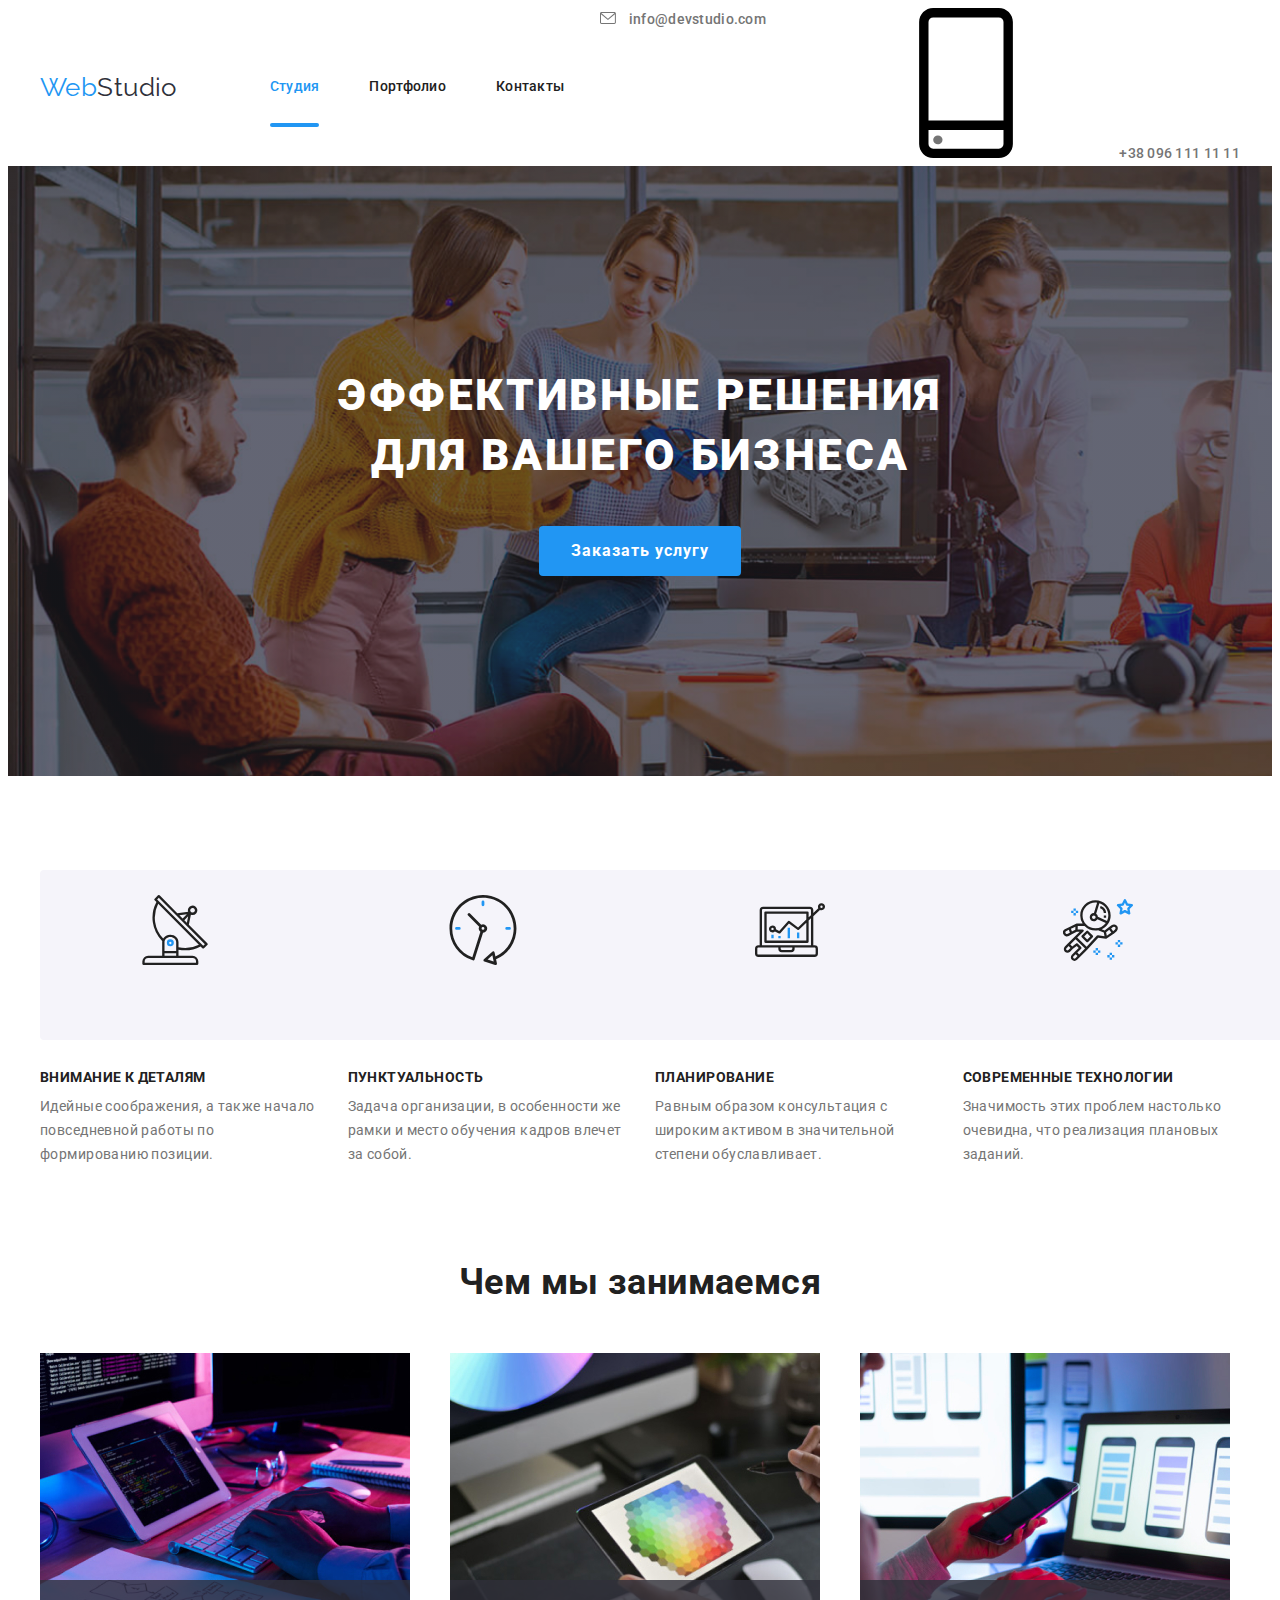
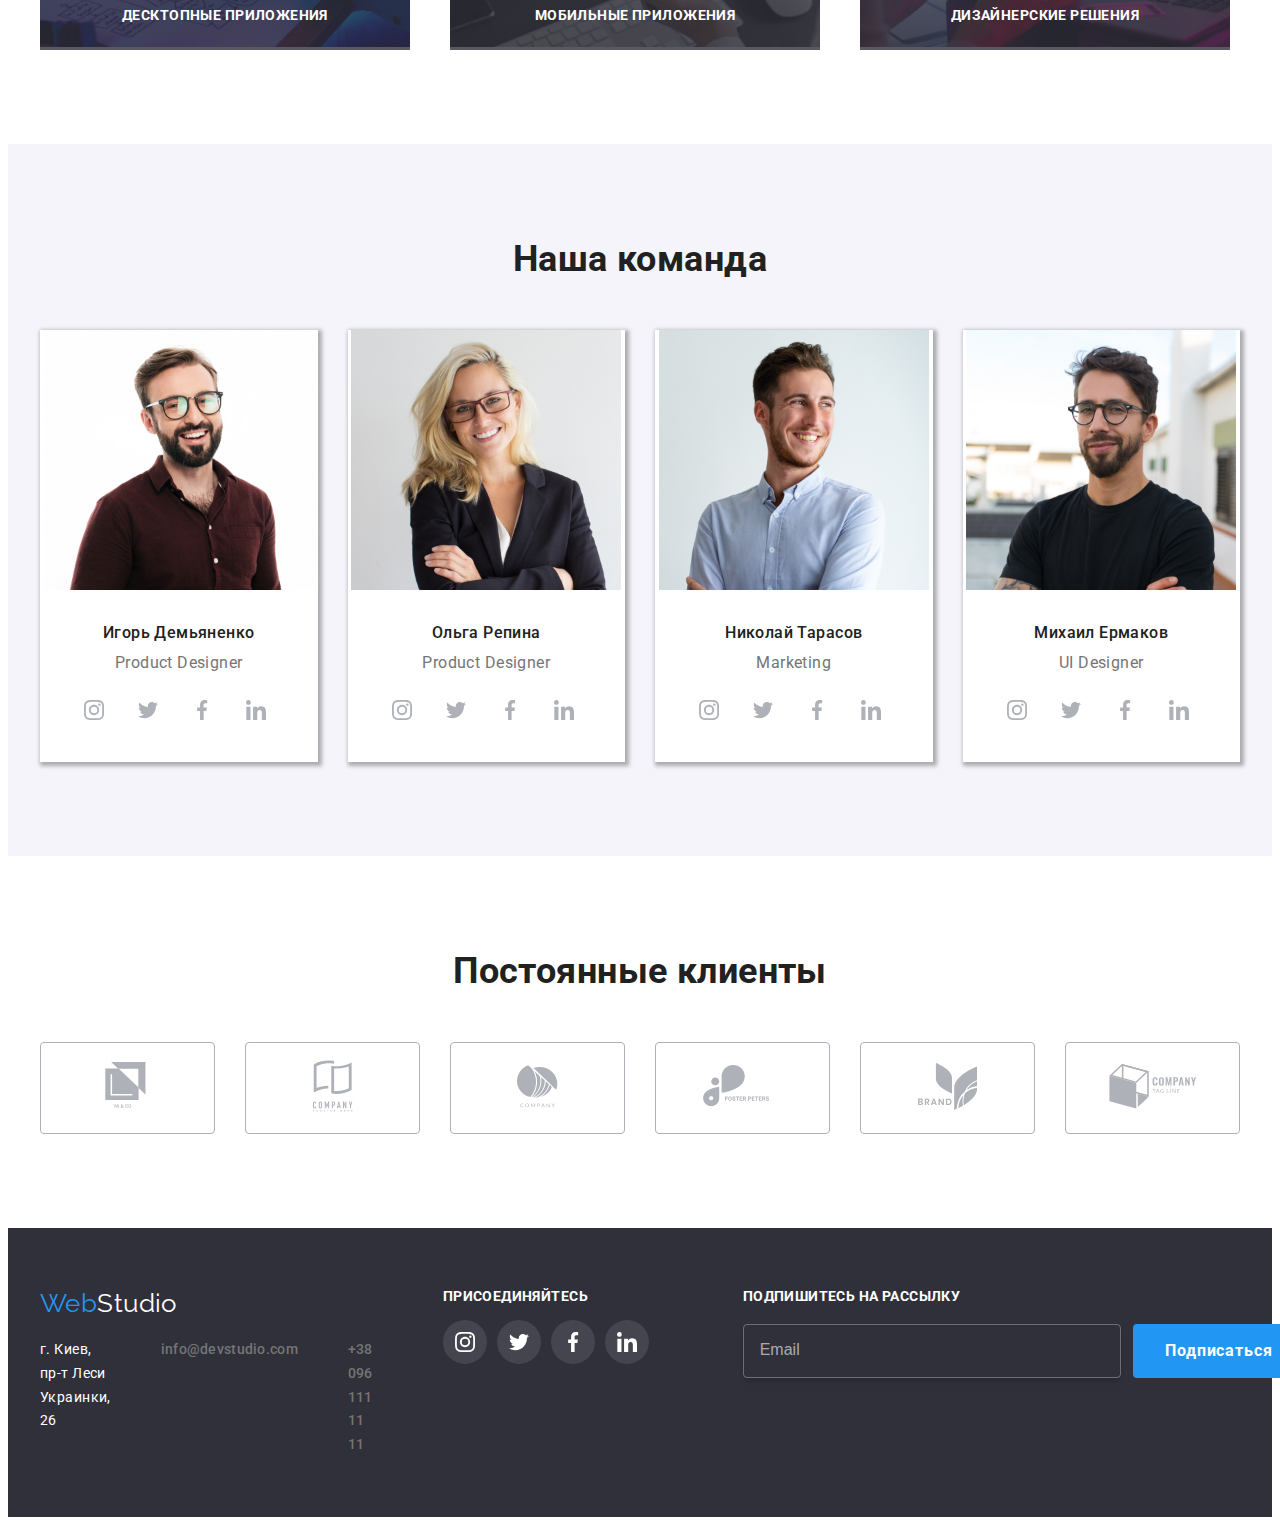
==== index.html @ af2a4f0f "Добавляет scss" ====
<!DOCTYPE html>
<html lang="en">
<head>
    <meta charset="UTF-8">
    <meta name="viewport" content="width=device-width, initial-scale=1.0">
    <title>Document</title>
    <link href="https://fonts.googleapis.com/css2?family=Raleway:wght@700&family=Roboto:wght@400;500;700;900&display=swap" rel="stylesheet">
    <link rel="stylesheet" href="https://cdnjs.cloudflare.com/ajax/libs/modern-normalize/1.0.0/modern-normalize.min.css" integrity="sha512-ISS7cAi1PEhQ8jnbJpJZMd29NlhNj4AWYyLOSp2CE/CsHxTCu+r+t0D2yoJudVrd0/8fTVPUVDzY5Tvli75u/g==" crossorigin="anonymous" />
    <link rel="stylesheet" href="./css/main.min.css">
    <link rel="stylesheet" href="./css/styles.css">
</head>
<body>
    <header class="page-header">
    <div class="header container">
        <nav class="main-nav">
        <a lang="en" href="./index.html" aria-label="Логотип WebStudio" class="logo link"  >Web<span class="logo-element" >Studio</span></a>
        <ul class="main-meny list">
            <li class="main-meny__item"> <a href="./index.html" class="main-meny__link link current">Студия</a> </li>
            <li class="main-meny__item" > <a href="./portfolio.html" class="main-meny__link link" >Портфолио</a> </li>
            <li class="main-meny__item"> <a href="" class="main-meny__link link">Контакты</a> </li>
        </ul>
    </nav>
      <address class="contacts">
        <ul class="contacts__list list">
            <li class="contacts__item">
                <a href="mailto:info@devstudio.com" class="contacts__link link" >
                    <svg class="contacts__mail-icon">
                        <use href="./img/symbol-defs.svg#icon-envelope-hover"></use>
                    </svg>
                    info@devstudio.com
                </a>
            </li>
            
            <li class="contacts__item">
                <a href="tel:+380961111111" class="contacts__link link" > 
                    <svg class="Contacts__telefon-icon">
                        <use href="./img/symbol-defs.svg#icon-smartphone">   </use>
                    </svg>
                    +38 096 111 11 11
                </a>
            </li>
        
            </ul>
      </address>
    </div>
    </header>
    <!--Main-->
        <main>
            <!--Hero-->
            <section class="hero">
               <div class="hero-main">
                <h1 class="hero-title" >Эффективные решения <br> для вашего бизнеса</h1>
               <!-- <button data-modal-open class="main-button link">Заказать услугу</button> 
                 <a  href="" class="main-button link" data-modal-open  >Заказать услугу</a> -->
                 <button type="button" class="main-button"  data-modal-open> Заказать услугу</button>
                </div>
            </section>
            <section class="section advantages" >
                <div class="container">
                <h2 class="section-title" hidden >Наши преимущества</h2>
                <ul class="advantages-list list">
                    <li class="advantages-item">
                       <div class="adventages-iconset"><svg class="adventage-icon">
                            <use  href="./img/symbol-defs.svg#icon-antenna"></use>
                        </svg>
                    </div>
                        <h3 class= "advantages-title">Внимание к деталям</h3>
                        <p class="advantages-post" >Идейные соображения, а также начало повседневной работы по формированию позиции.</p>
                    </li>
                    <li class="advantages-item">
                        <div class="adventages-iconset">
                            <svg class="adventage-icon">
                            <use  href="./img/symbol-defs.svg#icon-clock"></use>
                        </svg>
                    </div>
                        <h3 class= "advantages-title">
                            Пунктуальность
                        </h3>
                        <p class="advantages-post">
                            Задача организации, в особенности же рамки и место обучения кадров влечет за собой.
                        </p>
                    </li>
                    <li class="advantages-item">
                        <div class="adventages-iconset"><svg class="adventage-icon">
                            <use  href="./img/symbol-defs.svg#icon-diagram"></use>
                        </svg>
                    </div>
                        <h3 class= "advantages-title">Планирование</h3>
                        <p class="advantages-post">Равным образом консультация с широким активом в значительной степени обуславливает.</p>
                    </li>
                    <li class="advantages-item">
                        <div class="adventages-iconset"><svg class="adventage-icon">
                            <use  href="./img/symbol-defs.svg#icon-astronaut"></use>
                        </svg>
                    </div>
                        <h3 class= "advantages-title">
                            Современные технологии
                        </h3>
                        <p class="advantages-post">
                            Значимость этих проблем настолько очевидна, что реализация плановых заданий.
                        </p>
                    </li>
                </ul>
            </div>
            </section>
            <section class="section work">
                <div class="container">
                <h2 class="section-title">Чем мы занимаемся</h2>
                <ul class="work-list list">
                    <li class="work-item"><img src="./img/img1.jpg" width="370" alt="Печатает на клавиатуре">
                    <div class="work-description">
                        <p class="work-category" >Десктопные приложения</p>
                    </div>
                    </li>
                    <li class="work-item"><img src="./img/img3.jpg" width="370" alt="Рисует на планшете">
                     <div class="work-description">
                        <p class="work-category" >Мобильные приложения</p>
                    </div>
                </li>
                    <li class="work-item"><img src="./img/img2.jpg" width="370" alt="Настраивает телефон с помощью компьютера">
                     <div class="work-description">
                        <p class="work-category" >Дизайнерские решения</p>
                    </div>
                </li>
                </ul>
            </div>
            </section>
            <section class="section team">
                <div class="container">
                <h2 class="section-title">Наша команда</h2>
                <ul class="team-list list" >
                    <li class="team-item"> 
                        <img src="./img/staff1.jpg" width="270" alt="Игорь Демьяненко">
                        <div class="team-text">
                        <h3 class="team-title" >Игорь Демьяненко</h3>
                        <p class="team-occupation" lang="en">Product Designer</p>
                        <ul class="social-icons list">
                          <li class="socialicons-list">
                              <a href="" class="socialicon-link">
                                  <svg class="socialicons-content">
                                    <use  href="./img/symbol-defs.svg#icon-instagram"></use>
                                  </svg>
                              </a>
                          </li>
                          <li class="socialicons-list">
                              <a href="" class="socialicon-link">
                                  <svg class="socialicons-content">
                                    <use  href="./img/symbol-defs.svg#icon-twitter"></use>
                                  </svg>
                              </a>
                          </li>
                          <li class="socialicons-list">
                              <a href="" class="socialicon-link">
                                  <svg class="socialicons-content">
                                    <use  href="./img/symbol-defs.svg#icon-facebook"></use>
                                  </svg>
                              </a>
                          </li>
                          <li class="socialicons-list">
                              <a href="" class="socialicon-link">
                                  <svg class="socialicons-content">
                                    <use href="./img/symbol-defs.svg#icon-linkedin"></use>
                                  </svg>
                              </a>
                          </li>
                                   
                        </ul>
                    </div>                    
                    <li class="team-item">
                        <img src="./img/staff2.jpg" width="270" alt="Ольга Репина">
                       <div class="team-text"> 
                        <h3 class="team-title" >Ольга Репина</h3>
                        <p class="team-occupation" lang="en">Product Designer</p>
                        <ul class="social-icons list">
                            <li class="socialicons-list">
                                <a href="" class="socialicon-link">
                                    <svg class="socialicons-content">
                                      <use  href="./img/symbol-defs.svg#icon-instagram"></use>
                                    </svg>
                                </a>
                            </li>
                            <li class="socialicons-list">
                                <a href="" class="socialicon-link">
                                    <svg class="socialicons-content">
                                      <use  href="./img/symbol-defs.svg#icon-twitter"></use>
                                    </svg>
                                </a>
                            </li>
                            <li class="socialicons-list">
                                <a href="" class="socialicon-link">
                                    <svg class="socialicons-content">
                                      <use  href="./img/symbol-defs.svg#icon-facebook"></use>
                                    </svg>
                                </a>
                            </li>
                            <li class="socialicons-list">
                                <a href="" class="socialicon-link">
                                    <svg class="socialicons-content">
                                      <use href="./img/symbol-defs.svg#icon-linkedin"></use>
                                    </svg>
                                </a>
                            </li>
                                     
                          </ul>
                        </div>
                    </li>
                    <li class="team-item">
                        <img src="./img/staff3.jpg" width="270" alt="Николай Тарасов">
                       <div class="team-text"> 
                        <h3 class="team-title" >Николай Тарасов</h3>
                        <p class="team-occupation" lang="en">Marketing</p>
                        <ul class="social-icons list">
                            <li class="socialicons-list">
                                <a href="" class="socialicon-link">
                                    <svg class="socialicons-content">
                                      <use  href="./img/symbol-defs.svg#icon-instagram"></use>
                                    </svg>
                                </a>
                            </li>
                            <li class="socialicons-list">
                                <a href="" class="socialicon-link">
                                    <svg class="socialicons-content">
                                      <use  href="./img/symbol-defs.svg#icon-twitter"></use>
                                    </svg>
                                </a>
                            </li>
                            <li class="socialicons-list">
                                <a href="" class="socialicon-link">
                                    <svg class="socialicons-content">
                                      <use  href="./img/symbol-defs.svg#icon-facebook"></use>
                                    </svg>
                                </a>
                            </li>
                            <li class="socialicons-list">
                                <a href="" class="socialicon-link">
                                    <svg class="socialicons-content">
                                      <use href="./img/symbol-defs.svg#icon-linkedin"></use>
                                    </svg>
                                </a>
                            </li>
                                     
                          </ul>
                    </div>
                    </li>
                    <li class="team-item">
                        <img src="./img/staff4.jpg" width="270" alt="Михаил Ермаков">
                        <div class="team-text">
                        <h3 class="team-title">Михаил Ермаков</h3>
                        <p class="team-occupation" lang="en">UI Designer</p>
                        <ul class="social-icons list">
                            <li class="socialicons-list">
                                <a href="" class="socialicon-link">
                                    <svg class="socialicons-content">
                                      <use  href="./img/symbol-defs.svg#icon-instagram"></use>
                                    </svg>
                                </a>
                            </li>
                            <li class="socialicons-list">
                                <a href="" class="socialicon-link">
                                    <svg class="socialicons-content">
                                      <use  href="./img/symbol-defs.svg#icon-twitter"></use>
                                    </svg>
                                </a>
                            </li>
                            <li class="socialicons-list">
                                <a href="" class="socialicon-link">
                                    <svg class="socialicons-content">
                                      <use  href="./img/symbol-defs.svg#icon-facebook"></use>
                                    </svg>
                                </a>
                            </li>
                            <li class="socialicons-list">
                                <a href="" class="socialicon-link">
                                    <svg class="socialicons-content">
                                      <use href="./img/symbol-defs.svg#icon-linkedin"></use>
                                    </svg>
                                </a>
                            </li>
                                     
                          </ul>
                    </div>
                    </li>
                </ul>
            </div>
            </section>
            <section class= "section clients">
                <div class="container">
                <h2 class="section-title">Постоянные клиенты</h2>
                <ul class="clients-set list" >
                    <li class="clients-list">
                        <a href="" class="clients-icon">
                            <svg class="clients-iconcontent" width="49px" height="49px">
                       <use  href="./img/symbol-defs.svg#icon-logo-1"></use>
                             </svg>
                            </a> 
                    </li>
                    <li class="clients-list">
                        <a href="" class="clients-icon">
                            <svg class="clients-iconcontent" width="40px" height="52px">
                       <use  href="./img/symbol-defs.svg#icon-logo-2"></use>
                             </svg>
                            </a> </li>
                    <li class="clients-list">
                        <a href="" class="clients-icon">
                            <svg class="clients-iconcontent" width="41px" height="43px">
                       <use  href="./img/symbol-defs.svg#icon-logo-3"></use>
                             </svg>
                            </a> </li>
                    <li class="clients-list">
                        <a href="" class="clients-icon">
                            <svg class="clients-iconcontent" width="79px" height="42px">
                       <use  href="./img/symbol-defs.svg#icon-logo-4"></use>
                             </svg>
                            </a> </li>
                     <li class="clients-list">
                        <a href="" class="clients-icon">
                            <svg class="clients-iconcontent" width="59px" height="47px">
                       <use  href="./img/symbol-defs.svg#icon-logo-5"></use>
                             </svg>
                            </a> </li>
                    <li class="clients-list">
                        <a href="" class="clients-icon">
                            <svg class="clients-iconcontent" width="88px" height="45px">
                       <use  href="./img/symbol-defs.svg#icon-logo-6"></use>
                             </svg>
                            </a> </li>
                </ul>
               
                </div>

            </section>
            </main>
            <footer class="footer">
                <div class="container">
                <div class="footer-left">
                <a lang="en" href="./index.html" class="logo link" >Web<span class="logo-element">Studio</span></a>
                <address class="contacts">
                    <ul class="contacts__list list">
                        <li class="contacts__item"> <a href="https://goo.gl/maps/4PW4wn21nFQkAPeC7" class="address-link link">г. Киев, пр-т Леси Украинки, 26</a> </li>
                        <li class="contacts__item"><a href="mailto:info@devstudio.com" class="contacts__link link" >info@devstudio.com</a></li>
                        <li  class="contacts__item"><a href="tel:+380961111111" class="contacts__link link" > +38 096 111 11 11</a></li>
                    </ul>
                </address>
                </div>
                <div class="recall" >
                    <p class="recall-word">присоединяйтесь</p>
                    <ul class="social-icons list">
                        <li class="socialicons-list">
                            <a href="" class="socialicon-link">
                                <svg class="socialicons-content">
                                  <use  href="./img/symbol-defs.svg#icon-instagram"></use>
                                </svg>
                            </a>
                        </li>
                        <li class="socialicons-list">
                            <a href="" class="socialicon-link">
                                <svg class="socialicons-content">
                                  <use  href="./img/symbol-defs.svg#icon-twitter"></use>
                                </svg>
                            </a>
                        </li>
                        <li class="socialicons-list">
                            <a href="" class="socialicon-link">
                                <svg class="socialicons-content">
                                  <use  href="./img/symbol-defs.svg#icon-facebook"></use>
                                </svg>
                            </a>
                        </li>
                        <li class="socialicons-list">
                            <a href="" class="socialicon-link">
                                <svg class="socialicons-content">
                                  <use href="./img/symbol-defs.svg#icon-linkedin"></use>
                                </svg>
                            </a>
                        </li>      
                      </ul>
                </div>
                <div class="sub">
                    <p class="recall-word">
                        Подпишитесь на рассылку
                    </p>
                    <div class="sub-field" >
                    <form class="sub-form">
                        <label for="email" class="sub-label"></label>
                        <input type="email" class="sub-input" name="email" id="email" placeholder="Email">
                    </form>
                
                    <button type="submit" class= "main-button">
                        Подписаться
                        <svg class="sub-icon" >
                            <use href="./img/symbol-defs-2.svg#icon-icon-send"></use>
                        </svg>
                    </button>
                </div>
            </div>
        </div>
            </footer>
            <div class="backdrop is-hidden" data-modal>
                <div class="modal">
                    <button type="submit" class="modal-button" data-modal-close>
                        <svg class="modal-icon">
                            <use href="./img/symbol-defs-2.svg#icon-Close">
                            </use>
                        </svg> 
                    </button>
                    
                    <form class="blank">                   
                    <p class="blank-title">Оставьте свои данные, мы вам перезвоним</p>
                    <div class="blank-form">
                    <label for="name" class="form-label">Имя</label>
                    <input type="text" class="form-input" id="name">
                    <svg class="blank-icon">
                        <use href="./img/symbol-defs-2.svg#icon-Vector-8"></use>
                    </svg>
                    </div>
                    <div class="blank-form">
                    <label for="tel" class="form-label">Телефон</label>
                    <input type="tel" class="form-input" name="tel" id="tel" placeholder=" ">
                    <svg class="blank-icon">
                        <use href="./img/symbol-defs-2.svg#icon-Vector-9"></use>
                    </svg>
                    
                    </div>
                    <div class="blank-form">
                    <label for="email" class="form-label">Почта</label>
                    <input type="email" class="form-input" name="email" id="email">
                    <svg class="blank-icon">
                        <use href="./img/symbol-defs-2.svg#icon-Vector-10"></use>
                    </svg>
                    </div>
                    <div class="blank-form">
                    <label for="kommentar"  class="form-label">Комментарий</label>
                    <textarea name="kommentar" class="form-input kommentar" id="kommentar" cols="5" rows="5" placeholder="Введите текст"></textarea>
                    </div>
                    <div class="checkbox-form">
                        <label for="policy" class="blank-checkbox">
                        <input type="checkbox" class="checkbox-input" name="policy" id="policy">
                        <span class="checkbox-icon">  </span>
                        Соглашаюсь с рассылкой и принимаю <a href="">Условия договора</a>
                         </label>
                        </div>
                    <button type="submit" class="main-button" >Отправить</button>
                </form>
                </div>
              
            </div>
            <script src="./js/modal.js"></script>
</body>
</html>
---- css/main.min.css ----
.logo{color:#2196F3;font-family:Raleway, sant-serif;font-weight:700px;font-size:26px;line-height:1,19}.logo-element{color:#2F303A}.main-nav{display:-webkit-box;display:-ms-flexbox;display:flex;-webkit-box-align:center;-ms-flex-align:center;align-items:center}.main-meny{display:-webkit-box;display:-ms-flexbox;display:flex;margin-left:93px}.main-meny__item:not(:last-child){margin-right:50px}.main-meny__link{position:relative;display:block;padding-top:32px;padding-bottom:32px;-webkit-transition:color 250ms cubic-bezier(0.4, 0, 0.2, 1);transition:color 250ms cubic-bezier(0.4, 0, 0.2, 1);color:var(--titel-color);font-weight:500;line-height:1.14;letter-spacing:0.02em}.main-meny__link:hover,.main-meny__link:focus{color:var(--brand-color)}.main-meny__link.current{color:var(--brand-color)}.main-meny__link.current::after{content:"";position:absolute;display:block;width:100%;height:4px;bottom:0;left:0;background-color:var(--brand-color);border-radius:2px}.contacts{margin-left:auto}.contacts__list{display:-webkit-box;display:-ms-flexbox;display:flex}.contacts__list .contacts__item+.contacts__item{margin-left:50px}.contacts__link{color:#757575;font-weight:500;line-height:1.14;letter-spacing:0.02em;-webkit-transition:color 250ms cubic-bezier(0.4, 0, 0.2, 1);transition:color 250ms cubic-bezier(0.4, 0, 0.2, 1)}.contacts__link:hover{color:#2196F3}.contacts__mail-icon{-webkit-transition:fill 250ms cubic-bezier(0.4, 0, 0.2, 1);transition:fill 250ms cubic-bezier(0.4, 0, 0.2, 1);height:12px;width:16px;margin-right:10px;fill:#757575}.contacts__link:hover .contacts__mail-icon{fill:#2196F3}.contacts__telefon-icon{-webkit-transition:fill 250ms cubic-bezier(0.4, 0, 0.2, 1);transition:fill 250ms cubic-bezier(0.4, 0, 0.2, 1);height:16px;width:10px;margin-right:10px;fill:#757575}.contacts__link:hover .contacts__telefon-icon{fill:#2196F3}
/*# sourceMappingURL=main.min.css.map */
---- css/styles.css ----
:root{
    --main-color: #757575;
    --brand-color: #2196F3;
    --titel-color: #212121;
    --white-color: #FFFFFF; 
    --button-color: #F5F4FA;
    --foot-head-color:  #2F303A;
}
/*component - elements which can be used several time*/
body {
    font-family: Roboto, sant-serif;
    font-weight: normal;
    font-size: 14px;
    letter-spacing: 0.03em;
}
.list {
    list-style: none;
    padding: 0;
    margin: 0;
}
.link {
    text-decoration: none;
}
.img {
    display: block;
}
h1, h2,h3, h4, h5, h6, p {
    margin-bottom: 0;
    margin-top: 0;
}
.section{
    padding-top: 94px;
    padding-bottom: 94px;
}

.container {
    margin: 0 auto;
    width: 1200px;
    padding: 0 15px;
   
}
button {
    font-family: inherit;
}
.section-title {
    margin-top: 0;
    margin-bottom: 50px;
    text-align: center;

    color: var(--titel-color);

    font-weight: 700;
    font-size: 36px;
    line-height: 1.17;

}

/*nav*/ 

.header.container {
    display: flex;
    align-items: center;
   justify-items: space-between;

}
.main-nav{
    display: flex;
    align-items: center;
  
}
/*logo*/

.logo {

    color: #2196f3;

    font-family: Raleway, sant-serif;
    font-weight: 700px;
    font-size: 26px;
    line-height: 1,19;
}

.logo-element {
    color: #2F303A;
}
/*meny*/
.main-meny {
    display: flex;
    margin-left: 93px;
}

.main-meny__item:not(:last-child) {
    margin-right: 50px;
}
.main-meny__link{ 
    position: relative;
    display: block;
    padding-top: 32px;
    padding-bottom: 32px;

    transition: color 250ms cubic-bezier(0.4, 0, 0.2, 1);

    color: var(--titel-color);

    font-weight: 500;
    line-height: 1.14;
    letter-spacing: 0.02em;

}

.main-meny__link.current::after {
    content: "";

    position: absolute;
    display: block;
    width: 100%;
    height: 4px;
    bottom: 0;
    left: 0;
    /*transition: opacity 250ms cubic-bezier(0.4, 0, 0.2, 1);*/

    background-color: var(--brand-color);
    border-radius: 2px;
    }

/*.meny-link:hover::after {
    opacity: 1;
}*/

.main-meny__link:hover,
.main-meny__link:focus  {
color: var(--brand-color);
}
.main-meny__link.current {
    color: var(--brand-color);
}

/*.current.portfolio::after{
    width: 78px;
}*/

.contacts__mail-icon {
    transition: fill 250ms cubic-bezier(0.4, 0, 0.2, 1);

    height: 12px;
    width: 16px;
   margin-right: 10px;
   fill: var(--main-color);

}

.contacts__telefon-icon {
    transition: fill 250ms cubic-bezier(0.4, 0, 0.2, 1);

    height: 16px;
    width: 10px;
    margin-right: 10px;
    fill: var(--main-color);
}
/*contact personal*/

.contacts{
    margin-left: auto;
}
.contacts__list {
    display: flex;
}
.contacts__list .contacts__item + .contacts__item{
margin-left: 50px;
}
.contacts__link {
    color: var(--main-color);

    font-weight: 500;
    line-height: 1.14;
    letter-spacing: 0.02em;

    transition: color 250ms cubic-bezier(0.4, 0, 0.2, 1);
}
.contacts__link:hover {
    color: var(--brand-color);
}
.contacts__link:hover .contacts__telefon-icon,
.contacts__link:hover .contacts__mail-icon {
    fill: var(--brand-color);
}

/*hero*/

.hero {
    background-color: var(--foot-head-color);
    background-image: linear-gradient(rgba( 47, 48, 58, 0.4),
     rgba(47, 48, 58, 0.4)), 
     url(../img/hero/Img\ \(10\).jpg);
     background-size: cover;
     background-repeat: no-repeat;

    text-align: center;
    padding-top: 200px;
    padding-bottom: 200px;
}
.hero-title {
    color: var(--white-color);

    margin-bottom: 40px;

    font-weight: 900;
    font-size: 44px;
    line-height: 1.36;
    letter-spacing: 0.06em;
    text-transform: uppercase;

}
.hero-main
{
    text-align: center;
}
.main-button {
    background-color: var(--brand-color);

    display: inline-block;

    border-radius: 4px;
    padding: 10px 32px;

    color: var(--white-color);
    font-weight: 700;
    font-size: 16px;
    line-height: 1.87;
    text-align: center;
    letter-spacing: 0.06em;
    border: none;
}
   


/*advantages*/


.advantages .advantages-title {
margin-top: 0;
margin-bottom: 10px;

color: var(--titel-color);
font-weight: 700;
font-size: 14px;
line-height: 1.14;
text-transform: uppercase;
}

.advantages .advantages-post {
    color: var(--main-color);
    
    margin-top: 0;
    margin-bottom: 0;

    line-height: 1.71;

    }

    .advantages-list {
        display: flex;
        flex-wrap: wrap;
    }
.advantages-item{
    width: calc(( 100% - 90px )/4);
   margin-right: 30px;
}

.advantages-item:nth-child(4n) 
{
    margin-right: 0;
}

.adventages-iconset 
{
    width: 270px;
    height: 120px;
    margin-bottom: 30px;
    padding: 25px 100px;

    background: #F5F4FA;
    border-radius: 4px;
}
.adventage-icon {
    width: 70px;
    height: 70px;
}

/*work-list*/

.section.work {
    padding-top: 0;
}
.work-list {
display: flex;
}
.work-item {
    position: relative;
    width: calc(( 100% - 60px )/3);
    
}
.work-item:not(:nth-child(3n)) 
{
    margin-right: 30px;
}
.work-description{
    position: absolute;
    bottom: 0;
    left:0;
    width: 370px;
    height: 70px;

    background-color: rgba(47, 48, 58, 0.8);

}
.work-category{
    margin-top: 27px;

    text-align: center;
    font-weight: 700;
    line-height: 0,853;
    text-transform: uppercase;
    color: var(--white-color);


}

/*.work-item:
  team description*/

.section.team{
    background-color: var(--button-color);
}
.team-list {
    display: flex;
}

.team-item{
    margin-right: 30px;
   width: calc(( 100% - 90px )/4);
    text-align: center;

    background-color: var(--white-color);
    box-shadow: 2px 2px 4px 2px rgba(0, 0, 0, 0.3);
}
.team-item:nth-child(4n){
    margin-right: 0;
}
.team-text{
    margin: 30px 32px;
}
.team-title {
    margin-bottom: 10px;

    color: var(--titel-color);

    font-weight: 500;
    font-size: 16px;
    line-height: 1.19;

    }

.team-occupation {
    color: var(--main-color);

    font-size: 16px;
    line-height: 1.19;
}
.social-icons {
    display: flex;
    margin-top: 16px;
 /* justify-content: center;
   /*align-content: center;*/
}
.socialicons-list
{
    display: flex;
    margin-right: 10px;
    /*justify-content: center;
    align-content: center;*/
}
.socialicon-link{
    display: flex;
    justify-content: center;
    align-items: center;
    width: 44px;
   height: 44px;

   transition: background-color 250ms cubic-bezier(0.4, 0, 0.2, 1);
   
   background-color:transparent; 
   border-radius: 50% ;
   

}
.socialicons-content
{
    width: 20px;
    height: 20px;
    fill: #AFB1B8;
}
.socialicon-link:hover{
    background-color:  var(--brand-color);
 
}
.socialicon-link:hover .socialicons-content{
    fill: var(--white-color);
}
.socialicons-list:last-child
{
    margin-right: 0;
}

 /*clients*/
 .clients-set {
    display: flex;
}

.clients-list {
display: flex;
justify-content: center ;
align-items: center;

width: calc(( 100% - 150px )/6);
height: 90px;

transition: border 250ms cubic-bezier(0.4, 0, 0.2, 1);

border: 1px solid #AFB1B8;
border-radius: 4px;
}
.clients-list:not(:nth-child(6n))
{
   margin-right: 30px;
}
.clients-iconcontent {
fill:  #AFB1B8;

transition: fill 250ms cubic-bezier(0.4, 0, 0.2, 1);
}
.clients-list:hover{
border: 1px solid var(--brand-color);
}

.clients-list:hover .clients-iconcontent {
fill: var(--brand-color);

}



/*footer*/
  .footer.container {
    display: flex;
    /*align-items: center;
   justify-items: space-between;*/
}
    .footer {
        padding-top: 60px;
        padding-bottom: 60px;
        background-color: var(--foot-head-color);
    }
    .footer .container{
        display: flex;
    }
    .footer .logo{
        display: block;
        margin-bottom: 20px;
    }
    .footer .logo-element
    {
        color: var(--white-color);
    }
    .footer-left {
        margin-right: 70px;
    }
    
    .address-link {
        color: var(--white-color);
    }
    .contacts__item:not(:last-child){
        margin-bottom: 9px;
    }
    .contacts {
        font-style: normal;
        line-height: 1.71;
    }
    .footer .socialicon-link{
        transition: background-color 250ms cubic-bezier(0.4, 0, 0.2, 1);

       background-color:rgba(255, 255, 255, 0.1);
    }
    .footer .socialicon-link:hover {
        background-color: var(--brand-color);
    }
    .footer .socialicons-content
    {
        fill: var(--white-color);
    }
    .recall{
        margin-right: 94px;
    }
    .recall-word {
        font-weight: 700;
        color: var(--white-color);
        line-height: 0,853;
        text-transform: uppercase;
    }
    .sub-field {
        display: flex;
        

        margin-top: 20px;
    }
    .sub-label{
        color: rgba( 255, 255, 255, 0.6);
        font-size: 16px;
    }
    .sub-icon{
        width: 24px;
        height: 24px;
        margin-left: 10px;
     
    }
    .sub-input{
        width: 358px;
        height: 50px;
        margin-right: 12px;
       padding-left: 16px;

        border: 1px solid rgba(255, 255, 255, 0.3);
        border-radius: 4px;
        color: var(--button-color);
        box-shadow: 0px 4px 4px rgba(0, 0, 0, 0.15);
        background-color: transparent;
    }
   
    .sub-input::placeholder
    {
        color: rgba( 255, 255, 255, 0.6);
        font-size: 16px;
        
    }
    .footer .main-button{
        display: flex;
        align-items: center;
    }
    
    
    
   
    /*meny in portfolio*/
    .page-header.portfolio {
        border: 1px solid #ECECEC;
    }
    .grid-portfolio {
        padding-bottom: 50px;
    }    
    .button-list {
        display: flex;
      /* align-items: center;*/
       justify-content: center;
    }
    .secondary-button {
        transition: background-color 250ms cubic-bezier(0.4, 0, 0.2, 1),
        color 250ms cubic-bezier(0.4, 0, 0.2, 1),
        box-shadow 250ms cubic-bezier(0.4, 0, 0.2, 1);
        
        padding: 6px 22px;
        

        background-color: var(--button-color);
        color: var(--titel-color);
        border: none;
        border-radius: 4px;
    
        
        font-weight: 500;
        font-size: 16px;
        line-height: 1.62;
        text-align: center;
    }
    .secondary-button:hover,
    .secondary-button:focus {
        background-color: var(--brand-color);
        color: var(--white-color);
        box-shadow:  0px 3px 1px rgba(0, 0, 0, 0.1), 
        0px 1px 2px rgba(0, 0, 0, 0.08), 
        0px 2px 2px rgba(0, 0, 0, 0.12);
    }
    .portfolio-button {
        margin-right: 8px;
    }

    
   /*portfolio*/
   .section.portfolio {
       padding-top: 0;
   }
   .portfolio-list {
    display: flex;
    flex-wrap: wrap;
    }
    .portfolio-item{
       /* position: relative;
      overflow: hidden;*/
       
        width: calc((100% - 60px)/3);
        margin-right: 30px;
        margin-bottom: 30px;
        
        border: 1px solid #EEEEEE;
        background-color: var(--white-color);
        border-radius: 4px;
    }
    .portfolio-item:hover {
        box-shadow: 1px 4px 6px 0px rgba(0, 0, 0, 0.16), 0px 4px 4px 0px rgba(0, 0, 0, 0.6),
        0px 1px 1px 0px rgba(0, 0, 0, 0.12)  
    }
    .portfolio-item:nth-child(3n) {
        margin-right: 0;
    }
    .portfolio-item:nth-last-child(-n+3)
    {
        margin-bottom: 0;
    }
    .portfolio-image{
        position: relative;
        overflow: hidden;
    }
    .portfolio-overlay{
       position: absolute;
       
        top: 0;
        right: 0;
        width: 100%;
        height: 294px;

        transform:  translateY(110%);
        transition: transform 250ms cubic-bezier(0.4, 0, 0.2, 1);

        padding: 63px 24px;

        background: rgba(33, 150, 243, 0.9);
    }
    .overlay-text {
        font-size: 18px;
        line-height: 1.55;
        
        color: var(--white-color);
    }
    .portfolio-item:hover .portfolio-overlay{
        transform: translateY(0%) ;
    }
    .portfolio-post {
        margin-top: 4px;
        color: var(--main-color);
        font-size: 16px;
        line-height: 1.87;
    }
       .portfolio-text {
            margin: 20px 24px;
        }
        .portfolio .portfolio-title {
            color: var(--titel-color);

            font-weight: 700;
            font-size: 18px;
            line-height: 2;
            letter-spacing: 0.06em;
        }
        .backdrop {
            position: fixed;
            top: 0;
            left: 0;

            opacity: 1;
            transition: opacity 250ms cubic-bezier(0.4, 0, 0.2, 1);

            width: 100%;
            height: 100%;
            background-color:  rgba(0, 0, 0, 0.2);
        }
        .backdrop.is-hidden {
            opacity: 0;
            pointer-events: none;/*pomogaet propystit sobitiya*/

        }
        .backdrop.is-hidden .modal{
            transform: translate(-50%,-50%) scale(1,2);
        }
        .modal {
            position: absolute;
            top: 50%;
             left: 50%;
            transform: translate(-50%, -50%) scale(1);
            transition: transform 1000ms cubic-bezier(0.4, 0, 0.2, 1);

            width: 528px;
            height: 581px; 
            background-color: var(--white-color);
            box-shadow: 0px 2px 1px 0 rgba(0, 0, 0, 0.2),
            0px 1px 1px 0px rgba(0, 0, 0, 0.14);
            
        }
        .modal-button{
            position: absolute;
            top: 8px;
            right: 8px;
            display: block;
            width: 30px;
            height: 30px;
            /*margin-top: 8px;
            margin-right: 8px;*/
            padding: 9px 9px 9px 9px;
           

            background-color: var(--white-color);
            border: 1px solid rgba(0, 0, 0, 0.1);
            border-radius: 50%;
        }
        .modal-button:hover .modal-icon{
            fill: var(--brand-color);
        }
        .modal-icon{   
            width: 11px;
            height: 11px;

            transition: fill 250ms cubic-bezier(0.4, 0, 0.2, 1)
           
        }
        .blank{
            margin-left: 40px;
            margin-right: 40px;
          /*  width: 448px;*/
        }
        .blank-title{
            text-align: center;
            font-weight: 700;
            font-size: 20px;
            line-height: 1.172;
            margin-bottom: 12px;
            margin-top: 40px;
        }
        .blank-form{/*mozno eshe cherez display=block dlya label i input*/
            position: relative;

            display: flex;
            flex-direction: column;
            
           /* width: 448px;
           /* height: 40px;*/
            
            /*padding: 10px 20px;*/

            
        }
        .form-input{
            margin-bottom: 10px;
            padding-left: 42px;
            height: 40px;
            border: 1px solid rgba(33, 33, 33, 0.2);
            border-radius: 4px;
            outline: none;

            transition: border-color 250ms cubic-bezier(0.4, 0, 0.2, 1);
        }
        .blank-icon{
            position: absolute;
            bottom: 40%;
            left: 13.5px;
            transform: translateY(50%);
            width: 15px;
            height: 12px;

            transition: fill 250ms cubic-bezier(0.4, 0, 0.2, 1);
        }
        .form-input:focus {
            border-color: var(--brand-color);
        }
      
        .blank-form:focus-within > .blank-icon{
            fill: var(--brand-color);
        }
       .form-input.kommentar{
        height: 120px;
        margin-bottom: 20px;
        padding: 12px 16px;
       }
       
        .form-label{
            font-size: 12px;
            line-height: 1.172;
            margin-bottom: 4px;
        }
        .checkbox-form{
            display: flex;
            align-items: center;
            /*margin-left: 54px;
            margin-right: 51px;*/
            margin-bottom: 30px;

            line-height: 1.71;
        }
        .blank-checkbox{
            color: var(--main-color);
        }
        .blank-checkbox a{
            color: var(--brand-color);
        }
        .checkbox-icon {
            display: inline-block;
            width: 16px;
            height: 15px;
            margin-right: 9px;
            margin-left: 10px;

            border: 2px solid var(--titel-color);
            border-radius: 2px;
        }
        
        .checkbox-input {
        position: absolute;
        width: 1px;
        height: 1px;
        margin: -1px;
        border: 0;
        padding: 0;
        clip: rect(0 0 0 0);
        overflow: hidden;

        }

        .checkbox-input:checked + .checkbox-icon{
           border-color: var(--brand-color);
            background-color: var(--brand-color);
            background-image: url(../img/Vector.svg);
            background-repeat: no-repeat;
            background-size: contain;
            background-origin: border-box;
        }
        .blank .main-button{
            margin: 0 164px;
            cursor: pointer;

            box-shadow: 0px 4px 4px rgba(0, 0, 0, 0.15);
        }
        .blank .main-button:hover{
            background-color: #188CE8;
            transition: background-color 250ms cubic-bezier(0.4, 0, 0.2, 1);
        }
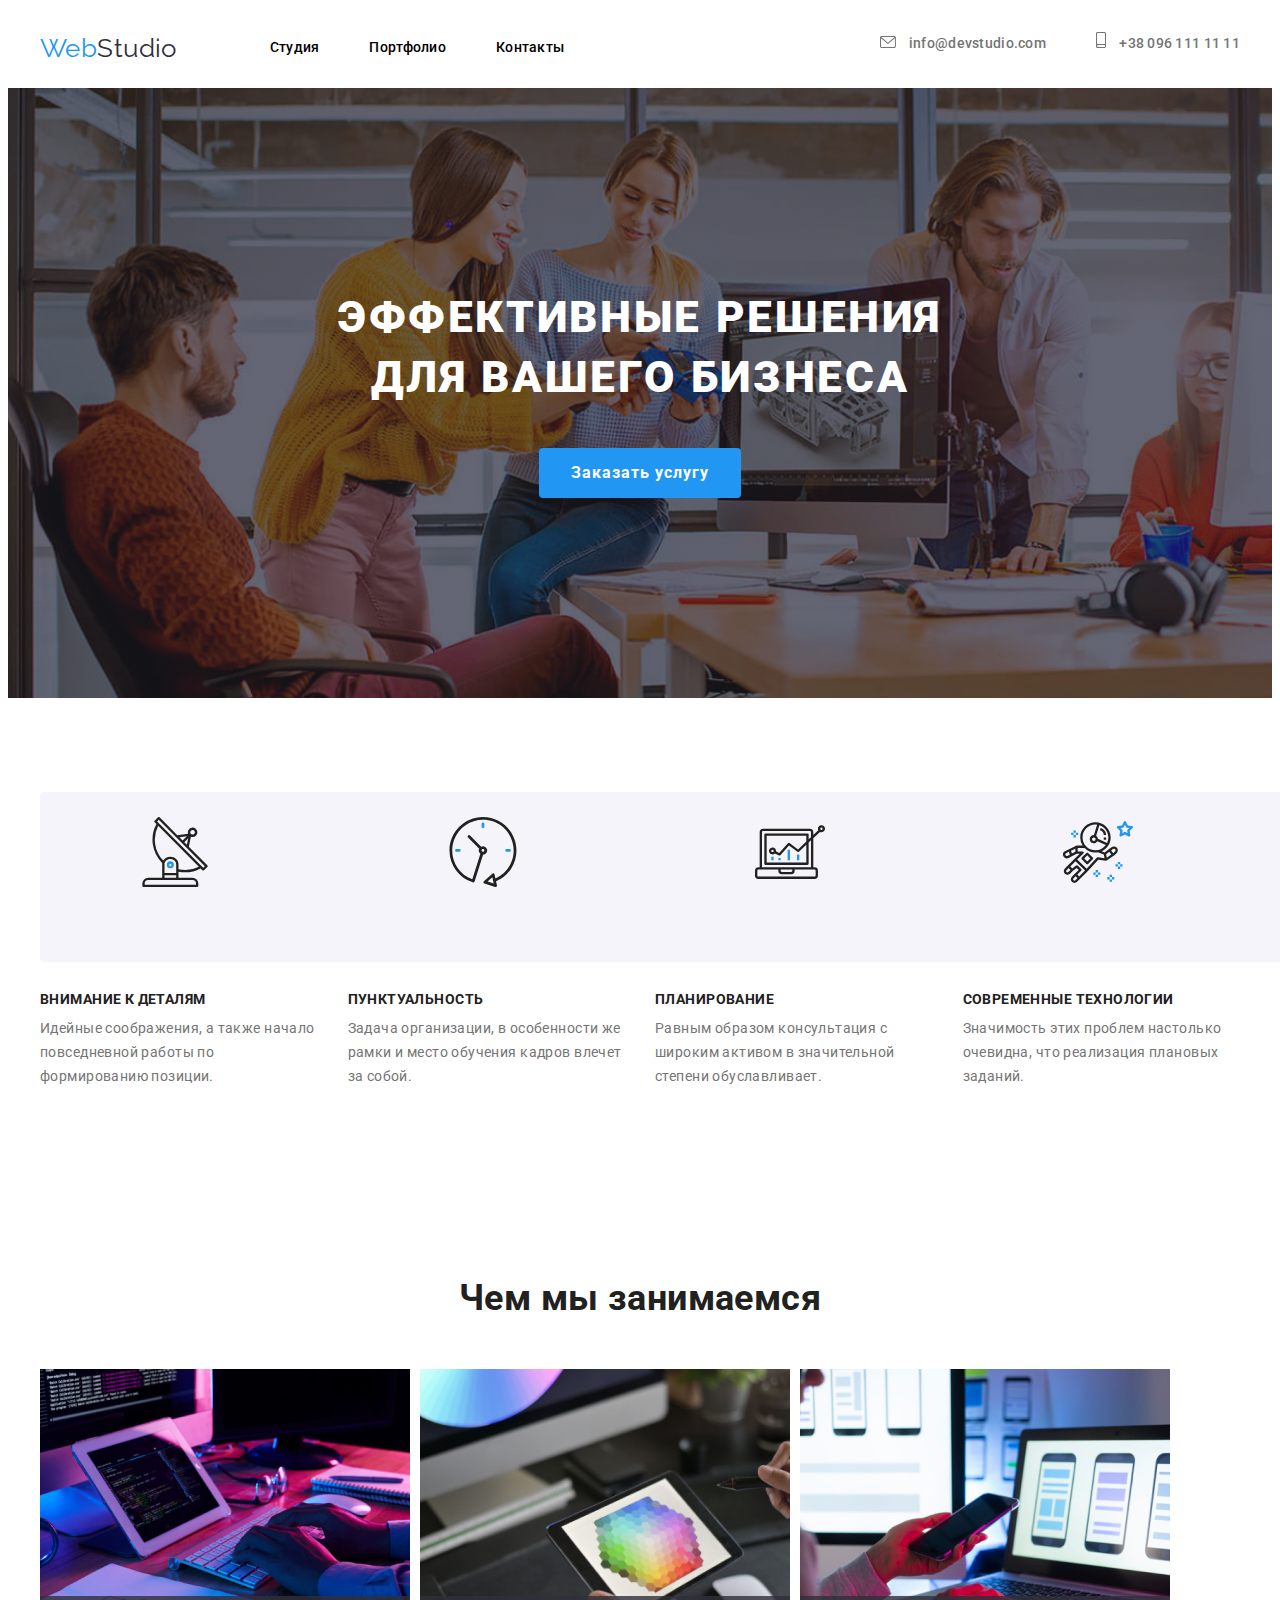
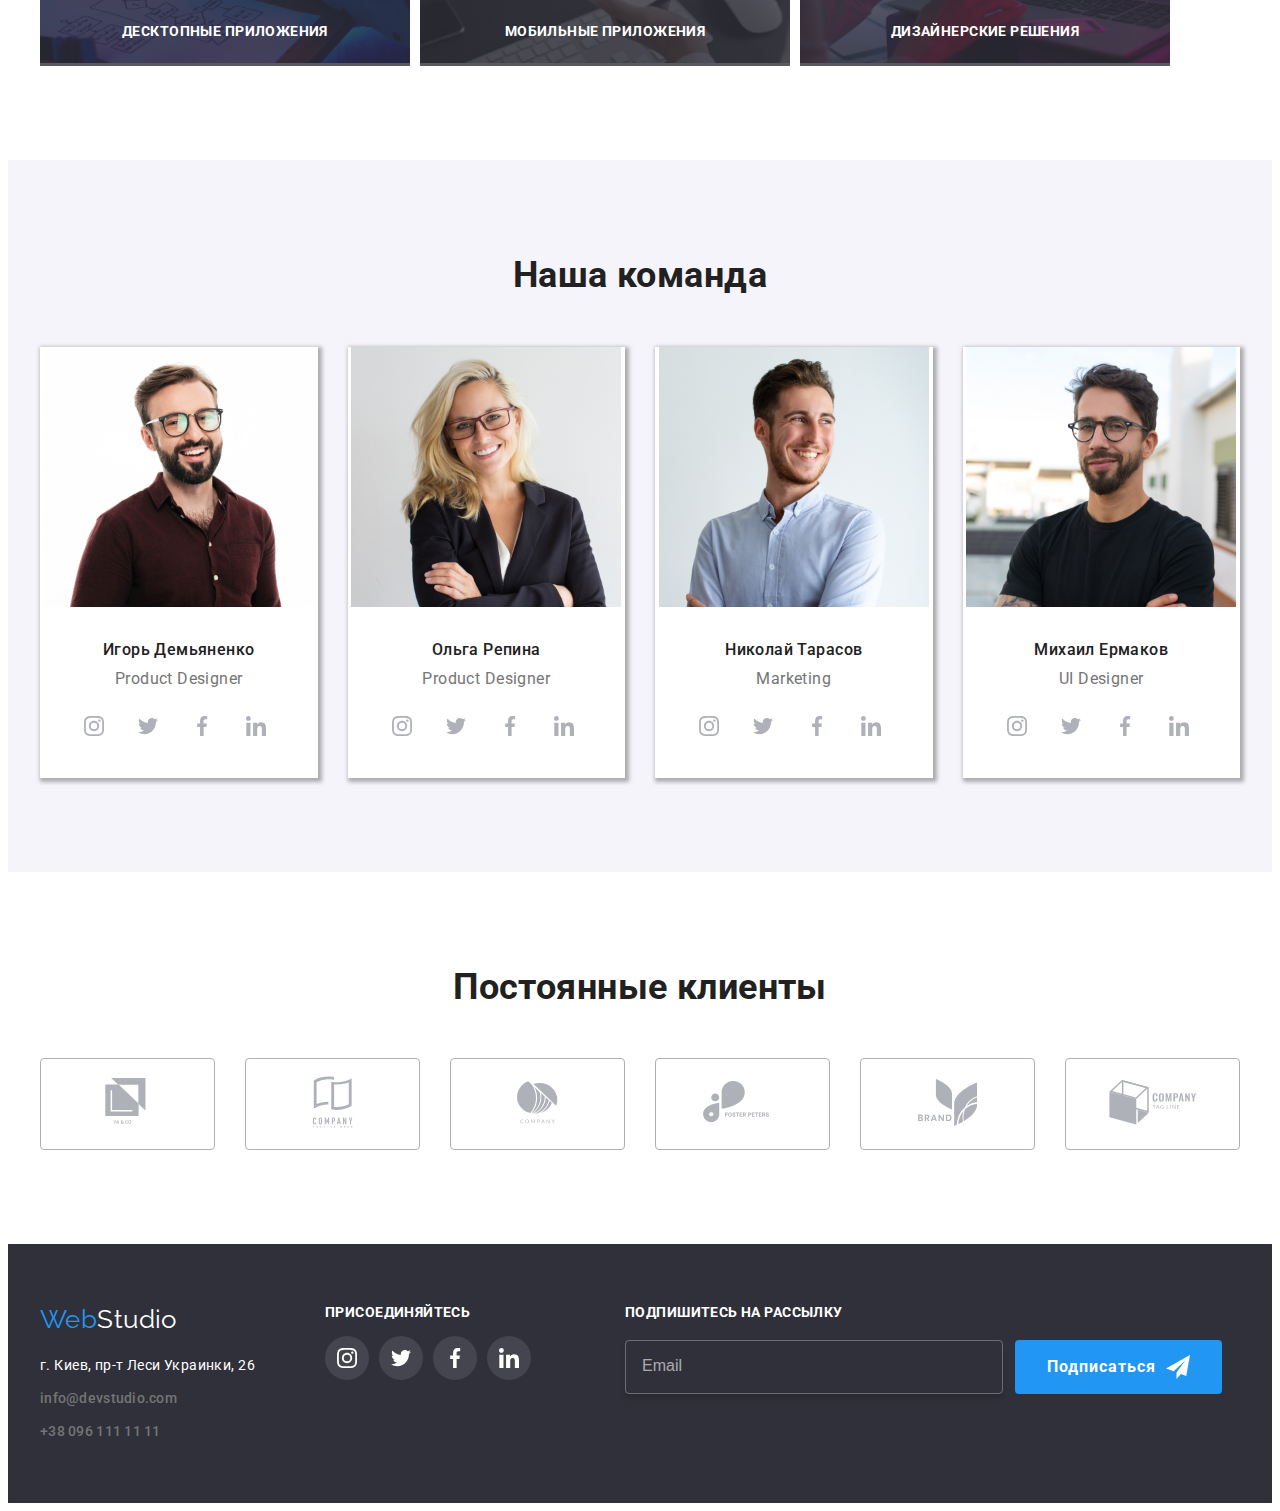
==== commit bde0ce0b: "Dobavlyaet razbivky po Scss" ====
--- a/index.html
+++ b/index.html
@@ -7,7 +7,7 @@
     <link href="https://fonts.googleapis.com/css2?family=Raleway:wght@700&family=Roboto:wght@400;500;700;900&display=swap" rel="stylesheet">
     <link rel="stylesheet" href="https://cdnjs.cloudflare.com/ajax/libs/modern-normalize/1.0.0/modern-normalize.min.css" integrity="sha512-ISS7cAi1PEhQ8jnbJpJZMd29NlhNj4AWYyLOSp2CE/CsHxTCu+r+t0D2yoJudVrd0/8fTVPUVDzY5Tvli75u/g==" crossorigin="anonymous" />
     <link rel="stylesheet" href="./css/main.min.css">
-    <link rel="stylesheet" href="./css/styles.css">
+    <!--<link rel="stylesheet" href="./css/styles.css">-->
 </head>
 <body>
     <header class="page-header">
@@ -33,7 +33,7 @@
             
             <li class="contacts__item">
                 <a href="tel:+380961111111" class="contacts__link link" > 
-                    <svg class="Contacts__telefon-icon">
+                    <svg class="contacts__telefon-icon">
                         <use href="./img/symbol-defs.svg#icon-smartphone">   </use>
                     </svg>
                     +38 096 111 11 11
@@ -58,45 +58,45 @@
             <section class="section advantages" >
                 <div class="container">
                 <h2 class="section-title" hidden >Наши преимущества</h2>
-                <ul class="advantages-list list">
-                    <li class="advantages-item">
-                       <div class="adventages-iconset"><svg class="adventage-icon">
+                <ul class="advantages__list list">
+                    <li class="advantages__item">
+                       <div class="adventages__icon-set"><svg class="adventage__icon">
                             <use  href="./img/symbol-defs.svg#icon-antenna"></use>
                         </svg>
                     </div>
-                        <h3 class= "advantages-title">Внимание к деталям</h3>
-                        <p class="advantages-post" >Идейные соображения, а также начало повседневной работы по формированию позиции.</p>
-                    </li>
-                    <li class="advantages-item">
-                        <div class="adventages-iconset">
-                            <svg class="adventage-icon">
+                        <h3 class= "advantages__item-title">Внимание к деталям</h3>
+                        <p class="advantages__item-post" >Идейные соображения, а также начало повседневной работы по формированию позиции.</p>
+                    </li>
+                    <li class="advantages__item">
+                        <div class="adventages__icon-set">
+                            <svg class="adventage__icon">
                             <use  href="./img/symbol-defs.svg#icon-clock"></use>
                         </svg>
                     </div>
-                        <h3 class= "advantages-title">
+                        <h3 class= "advantages__item-title">
                             Пунктуальность
                         </h3>
-                        <p class="advantages-post">
+                        <p class="advantages__item-post">
                             Задача организации, в особенности же рамки и место обучения кадров влечет за собой.
                         </p>
                     </li>
-                    <li class="advantages-item">
-                        <div class="adventages-iconset"><svg class="adventage-icon">
+                    <li class="advantages__item">
+                        <div class="adventages__icon-set"><svg class="adventage__icon">
                             <use  href="./img/symbol-defs.svg#icon-diagram"></use>
                         </svg>
                     </div>
-                        <h3 class= "advantages-title">Планирование</h3>
-                        <p class="advantages-post">Равным образом консультация с широким активом в значительной степени обуславливает.</p>
-                    </li>
-                    <li class="advantages-item">
-                        <div class="adventages-iconset"><svg class="adventage-icon">
+                        <h3 class= "advantages__item-title">Планирование</h3>
+                        <p class="advantages__item-post">Равным образом консультация с широким активом в значительной степени обуславливает.</p>
+                    </li>
+                    <li class="advantages__item">
+                        <div class="adventages__icon-set"><svg class="adventage__icon">
                             <use  href="./img/symbol-defs.svg#icon-astronaut"></use>
                         </svg>
                     </div>
-                        <h3 class= "advantages-title">
+                        <h3 class= "advantages__item-title">
                             Современные технологии
                         </h3>
-                        <p class="advantages-post">
+                        <p class="advantages__item-post">
                             Значимость этих проблем настолько очевидна, что реализация плановых заданий.
                         </p>
                     </li>
@@ -135,29 +135,29 @@
                         <h3 class="team-title" >Игорь Демьяненко</h3>
                         <p class="team-occupation" lang="en">Product Designer</p>
                         <ul class="social-icons list">
-                          <li class="socialicons-list">
-                              <a href="" class="socialicon-link">
+                          <li class="social-icons__set">
+                              <a href="" class="social-icon__link">
                                   <svg class="socialicons-content">
                                     <use  href="./img/symbol-defs.svg#icon-instagram"></use>
                                   </svg>
                               </a>
                           </li>
-                          <li class="socialicons-list">
-                              <a href="" class="socialicon-link">
+                          <li class="social-icons__set">
+                              <a href="" class="social-icon__link">
                                   <svg class="socialicons-content">
                                     <use  href="./img/symbol-defs.svg#icon-twitter"></use>
                                   </svg>
                               </a>
                           </li>
-                          <li class="socialicons-list">
-                              <a href="" class="socialicon-link">
+                          <li class="social-icons__set">
+                              <a href="" class="social-icon__link">
                                   <svg class="socialicons-content">
                                     <use  href="./img/symbol-defs.svg#icon-facebook"></use>
                                   </svg>
                               </a>
                           </li>
-                          <li class="socialicons-list">
-                              <a href="" class="socialicon-link">
+                          <li class="social-icons__set">
+                              <a href="" class="social-icon__link">
                                   <svg class="socialicons-content">
                                     <use href="./img/symbol-defs.svg#icon-linkedin"></use>
                                   </svg>
@@ -172,29 +172,29 @@
                         <h3 class="team-title" >Ольга Репина</h3>
                         <p class="team-occupation" lang="en">Product Designer</p>
                         <ul class="social-icons list">
-                            <li class="socialicons-list">
-                                <a href="" class="socialicon-link">
+                            <li class="social-icons__set">
+                                <a href="" class="social-icon__link">
                                     <svg class="socialicons-content">
                                       <use  href="./img/symbol-defs.svg#icon-instagram"></use>
                                     </svg>
                                 </a>
                             </li>
-                            <li class="socialicons-list">
-                                <a href="" class="socialicon-link">
+                            <li class="social-icons__set">
+                                <a href="" class="social-icon__link">
                                     <svg class="socialicons-content">
                                       <use  href="./img/symbol-defs.svg#icon-twitter"></use>
                                     </svg>
                                 </a>
                             </li>
-                            <li class="socialicons-list">
-                                <a href="" class="socialicon-link">
+                            <li class="social-icons__set">
+                                <a href="" class="social-icon__link">
                                     <svg class="socialicons-content">
                                       <use  href="./img/symbol-defs.svg#icon-facebook"></use>
                                     </svg>
                                 </a>
                             </li>
-                            <li class="socialicons-list">
-                                <a href="" class="socialicon-link">
+                            <li class="social-icons__set">
+                                <a href="" class="social-icon__link">
                                     <svg class="socialicons-content">
                                       <use href="./img/symbol-defs.svg#icon-linkedin"></use>
                                     </svg>
@@ -210,29 +210,29 @@
                         <h3 class="team-title" >Николай Тарасов</h3>
                         <p class="team-occupation" lang="en">Marketing</p>
                         <ul class="social-icons list">
-                            <li class="socialicons-list">
-                                <a href="" class="socialicon-link">
+                            <li class="social-icons__set">
+                                <a href="" class="social-icon__link">
                                     <svg class="socialicons-content">
                                       <use  href="./img/symbol-defs.svg#icon-instagram"></use>
                                     </svg>
                                 </a>
                             </li>
-                            <li class="socialicons-list">
-                                <a href="" class="socialicon-link">
+                            <li class="social-icons__set">
+                                <a href="" class="social-icon__link">
                                     <svg class="socialicons-content">
                                       <use  href="./img/symbol-defs.svg#icon-twitter"></use>
                                     </svg>
                                 </a>
                             </li>
-                            <li class="socialicons-list">
-                                <a href="" class="socialicon-link">
+                            <li class="social-icons__set">
+                                <a href="" class="social-icon__link">
                                     <svg class="socialicons-content">
                                       <use  href="./img/symbol-defs.svg#icon-facebook"></use>
                                     </svg>
                                 </a>
                             </li>
-                            <li class="socialicons-list">
-                                <a href="" class="socialicon-link">
+                            <li class="social-icons__set">
+                                <a href="" class="social-icon__link">
                                     <svg class="socialicons-content">
                                       <use href="./img/symbol-defs.svg#icon-linkedin"></use>
                                     </svg>
@@ -248,29 +248,29 @@
                         <h3 class="team-title">Михаил Ермаков</h3>
                         <p class="team-occupation" lang="en">UI Designer</p>
                         <ul class="social-icons list">
-                            <li class="socialicons-list">
-                                <a href="" class="socialicon-link">
+                            <li class="social-icons__set">
+                                <a href="" class="social-icon__link">
                                     <svg class="socialicons-content">
                                       <use  href="./img/symbol-defs.svg#icon-instagram"></use>
                                     </svg>
                                 </a>
                             </li>
-                            <li class="socialicons-list">
-                                <a href="" class="socialicon-link">
+                            <li class="social-icons__set">
+                                <a href="" class="social-icon__link">
                                     <svg class="socialicons-content">
                                       <use  href="./img/symbol-defs.svg#icon-twitter"></use>
                                     </svg>
                                 </a>
                             </li>
-                            <li class="socialicons-list">
-                                <a href="" class="socialicon-link">
+                            <li class="social-icons__set">
+                                <a href="" class="social-icon__link">
                                     <svg class="socialicons-content">
                                       <use  href="./img/symbol-defs.svg#icon-facebook"></use>
                                     </svg>
                                 </a>
                             </li>
-                            <li class="socialicons-list">
-                                <a href="" class="socialicon-link">
+                            <li class="social-icons__set">
+                                <a href="" class="social-icon__link">
                                     <svg class="socialicons-content">
                                       <use href="./img/symbol-defs.svg#icon-linkedin"></use>
                                     </svg>
@@ -286,41 +286,41 @@
             <section class= "section clients">
                 <div class="container">
                 <h2 class="section-title">Постоянные клиенты</h2>
-                <ul class="clients-set list" >
-                    <li class="clients-list">
-                        <a href="" class="clients-icon">
-                            <svg class="clients-iconcontent" width="49px" height="49px">
+                <ul class="clients__set list" >
+                    <li class="clients__list">
+                        <a href="" class="clients__icon">
+                            <svg class="clients__icon-content" width="49px" height="49px">
                        <use  href="./img/symbol-defs.svg#icon-logo-1"></use>
                              </svg>
                             </a> 
                     </li>
-                    <li class="clients-list">
-                        <a href="" class="clients-icon">
-                            <svg class="clients-iconcontent" width="40px" height="52px">
+                    <li class="clients__list">
+                        <a href="" class="clients__icon">
+                            <svg class="clients__icon-content" width="40px" height="52px">
                        <use  href="./img/symbol-defs.svg#icon-logo-2"></use>
                              </svg>
                             </a> </li>
-                    <li class="clients-list">
-                        <a href="" class="clients-icon">
-                            <svg class="clients-iconcontent" width="41px" height="43px">
+                    <li class="clients__list">
+                        <a href="" class="clients__icon">
+                            <svg class="clients__icon-content" width="41px" height="43px">
                        <use  href="./img/symbol-defs.svg#icon-logo-3"></use>
                              </svg>
                             </a> </li>
-                    <li class="clients-list">
-                        <a href="" class="clients-icon">
-                            <svg class="clients-iconcontent" width="79px" height="42px">
+                    <li class="clients__list">
+                        <a href="" class="clients__icon">
+                            <svg class="clients__icon-content" width="79px" height="42px">
                        <use  href="./img/symbol-defs.svg#icon-logo-4"></use>
                              </svg>
                             </a> </li>
-                     <li class="clients-list">
-                        <a href="" class="clients-icon">
-                            <svg class="clients-iconcontent" width="59px" height="47px">
+                     <li class="clients__list">
+                        <a href="" class="clients__icon">
+                            <svg class="clients__icon-content" width="59px" height="47px">
                        <use  href="./img/symbol-defs.svg#icon-logo-5"></use>
                              </svg>
                             </a> </li>
-                    <li class="clients-list">
-                        <a href="" class="clients-icon">
-                            <svg class="clients-iconcontent" width="88px" height="45px">
+                    <li class="clients__list">
+                        <a href="" class="clients__icon">
+                            <svg class="clients__icon-content" width="88px" height="45px">
                        <use  href="./img/symbol-defs.svg#icon-logo-6"></use>
                              </svg>
                             </a> </li>
@@ -332,10 +332,10 @@
             </main>
             <footer class="footer">
                 <div class="container">
-                <div class="footer-left">
+                <div class="footer__contacts">
                 <a lang="en" href="./index.html" class="logo link" >Web<span class="logo-element">Studio</span></a>
                 <address class="contacts">
-                    <ul class="contacts__list list">
+                    <ul class="contacts__list_footer list">
                         <li class="contacts__item"> <a href="https://goo.gl/maps/4PW4wn21nFQkAPeC7" class="address-link link">г. Киев, пр-т Леси Украинки, 26</a> </li>
                         <li class="contacts__item"><a href="mailto:info@devstudio.com" class="contacts__link link" >info@devstudio.com</a></li>
                         <li  class="contacts__item"><a href="tel:+380961111111" class="contacts__link link" > +38 096 111 11 11</a></li>
@@ -345,29 +345,29 @@
                 <div class="recall" >
                     <p class="recall-word">присоединяйтесь</p>
                     <ul class="social-icons list">
-                        <li class="socialicons-list">
-                            <a href="" class="socialicon-link">
+                        <li class="social-icons__set">
+                            <a href="" class="social-icon__link">
                                 <svg class="socialicons-content">
                                   <use  href="./img/symbol-defs.svg#icon-instagram"></use>
                                 </svg>
                             </a>
                         </li>
-                        <li class="socialicons-list">
-                            <a href="" class="socialicon-link">
+                        <li class="social-icons__set">
+                            <a href="" class="social-icon__link">
                                 <svg class="socialicons-content">
                                   <use  href="./img/symbol-defs.svg#icon-twitter"></use>
                                 </svg>
                             </a>
                         </li>
-                        <li class="socialicons-list">
-                            <a href="" class="socialicon-link">
+                        <li class="social-icons__set">
+                            <a href="" class="social-icon__link">
                                 <svg class="socialicons-content">
                                   <use  href="./img/symbol-defs.svg#icon-facebook"></use>
                                 </svg>
                             </a>
                         </li>
-                        <li class="socialicons-list">
-                            <a href="" class="socialicon-link">
+                        <li class="social-icons__set">
+                            <a href="" class="social-icon__link">
                                 <svg class="socialicons-content">
                                   <use href="./img/symbol-defs.svg#icon-linkedin"></use>
                                 </svg>
--- a/css/main.min.css
+++ b/css/main.min.css
@@ -1,2 +1,2 @@
-.logo{color:#2196F3;font-family:Raleway, sant-serif;font-weight:700px;font-size:26px;line-height:1,19}.logo-element{color:#2F303A}.main-nav{display:-webkit-box;display:-ms-flexbox;display:flex;-webkit-box-align:center;-ms-flex-align:center;align-items:center}.main-meny{display:-webkit-box;display:-ms-flexbox;display:flex;margin-left:93px}.main-meny__item:not(:last-child){margin-right:50px}.main-meny__link{position:relative;display:block;padding-top:32px;padding-bottom:32px;-webkit-transition:color 250ms cubic-bezier(0.4, 0, 0.2, 1);transition:color 250ms cubic-bezier(0.4, 0, 0.2, 1);color:var(--titel-color);font-weight:500;line-height:1.14;letter-spacing:0.02em}.main-meny__link:hover,.main-meny__link:focus{color:var(--brand-color)}.main-meny__link.current{color:var(--brand-color)}.main-meny__link.current::after{content:"";position:absolute;display:block;width:100%;height:4px;bottom:0;left:0;background-color:var(--brand-color);border-radius:2px}.contacts{margin-left:auto}.contacts__list{display:-webkit-box;display:-ms-flexbox;display:flex}.contacts__list .contacts__item+.contacts__item{margin-left:50px}.contacts__link{color:#757575;font-weight:500;line-height:1.14;letter-spacing:0.02em;-webkit-transition:color 250ms cubic-bezier(0.4, 0, 0.2, 1);transition:color 250ms cubic-bezier(0.4, 0, 0.2, 1)}.contacts__link:hover{color:#2196F3}.contacts__mail-icon{-webkit-transition:fill 250ms cubic-bezier(0.4, 0, 0.2, 1);transition:fill 250ms cubic-bezier(0.4, 0, 0.2, 1);height:12px;width:16px;margin-right:10px;fill:#757575}.contacts__link:hover .contacts__mail-icon{fill:#2196F3}.contacts__telefon-icon{-webkit-transition:fill 250ms cubic-bezier(0.4, 0, 0.2, 1);transition:fill 250ms cubic-bezier(0.4, 0, 0.2, 1);height:16px;width:10px;margin-right:10px;fill:#757575}.contacts__link:hover .contacts__telefon-icon{fill:#2196F3}
+.section-title{margin-top:0;margin-bottom:50px;text-align:center;color:#212121;font-weight:700;font-size:36px;line-height:1.17}body{font-family:Roboto, sant-serif;font-weight:normal;font-size:14px;letter-spacing:0.03em}.list{list-style:none;padding:0;margin:0}.link{text-decoration:none}.img{display:block}h1,h2,h3,h4,h5,h6,p{margin-bottom:0;margin-top:0}button{font-family:inherit}.section{padding-top:94px;padding-bottom:94px}.portfolio-gallery .section,.work .section{padding-top:0}.team .section{background-color:#F5F4FA}.container{margin:0 auto;width:1200px;padding:0 15px}.footer .container{display:-webkit-box;display:-ms-flexbox;display:flex}.logo{color:#2196F3;font-family:Raleway, sant-serif;font-weight:700px;font-size:26px;line-height:1,19}.footer .logo{display:block;margin-bottom:20px}.logo-element{color:#2F303A}.footer .logo-element{color:#fff}.header.container{display:-webkit-box;display:-ms-flexbox;display:flex;-webkit-box-align:center;-ms-flex-align:center;align-items:center;justify-items:space-between}.main-nav{display:-webkit-box;display:-ms-flexbox;display:flex;-webkit-box-align:center;-ms-flex-align:center;align-items:center}.main-meny{display:-webkit-box;display:-ms-flexbox;display:flex;margin-left:93px}.main-meny__item:not(:last-child){margin-right:50px}.main-meny__link{position:relative;display:block;padding-top:32px;padding-bottom:32px;-webkit-transition:color 250ms cubic-bezier(0.4, 0, 0.2, 1);transition:color 250ms cubic-bezier(0.4, 0, 0.2, 1);color:var(--titel-color);font-weight:500;line-height:1.14;letter-spacing:0.02em}.main-meny__link:hover,.main-meny__link:focus{color:var(--brand-color)}.main-meny__link.current{color:var(--brand-color)}.main-meny__link.current::after{content:"";position:absolute;display:block;width:100%;height:4px;bottom:0;left:0;background-color:var(--brand-color);border-radius:2px}.contacts{margin-left:auto}.contacts__list{display:-webkit-box;display:-ms-flexbox;display:flex}.contacts__list .contacts__item+.contacts__item{margin-left:50px}.contacts__link{color:#757575;font-weight:500;line-height:1.14;letter-spacing:0.02em;-webkit-transition:color 250ms cubic-bezier(0.4, 0, 0.2, 1);transition:color 250ms cubic-bezier(0.4, 0, 0.2, 1)}.contacts__link:hover{color:#2196F3}.contacts__mail-icon{-webkit-transition:fill 250ms cubic-bezier(0.4, 0, 0.2, 1);transition:fill 250ms cubic-bezier(0.4, 0, 0.2, 1);height:12px;width:16px;margin-right:10px;fill:#757575}.contacts__link:hover .contacts__mail-icon{fill:#2196F3}.contacts__telefon-icon{-webkit-transition:fill 250ms cubic-bezier(0.4, 0, 0.2, 1);transition:fill 250ms cubic-bezier(0.4, 0, 0.2, 1);height:16px;width:10px;margin-right:10px;fill:#757575}.contacts__link:hover .contacts__telefon-icon{fill:#2196F3}.hero{background-color:#2F303A;background-image:-webkit-gradient(linear, left top, left bottom, from(rgba(47,48,58,0.4)), to(rgba(47,48,58,0.4))),url(../img/hero/MainImg.jpg);background-image:linear-gradient(rgba(47,48,58,0.4), rgba(47,48,58,0.4)),url(../img/hero/MainImg.jpg);background-size:cover;background-repeat:no-repeat;text-align:center;padding-top:200px;padding-bottom:200px}.hero-title{color:#fff;margin-bottom:40px;font-weight:900;font-size:44px;line-height:1.36;letter-spacing:0.06em;text-transform:uppercase}.hero-main{text-align:center}.main-button{display:inline-block;border-radius:4px;padding:10px 32px;color:#fff;background-color:#2196F3;font-weight:700;font-size:16px;line-height:1.87;text-align:center;letter-spacing:0.06em;border:none}.footer .main-button{display:-webkit-box;display:-ms-flexbox;display:flex;-webkit-box-align:center;-ms-flex-align:center;align-items:center}.blank .main-button{margin:0 164px;cursor:pointer;-webkit-box-shadow:0px 4px 4px rgba(0,0,0,0.15);box-shadow:0px 4px 4px rgba(0,0,0,0.15)}.blank .blank .main-button:hover{background-color:#188CE8;-webkit-transition:background-color 250ms cubic-bezier(0.4, 0, 0.2, 1);transition:background-color 250ms cubic-bezier(0.4, 0, 0.2, 1)}.advantages__item-title{margin-top:0;margin-bottom:10px;color:#212121;font-weight:700;font-size:14px;line-height:1.14;text-transform:uppercase}.advantages__item-post{color:#757575;margin-top:0;margin-bottom:0;line-height:1.71}.advantages__list{display:-webkit-box;display:-ms-flexbox;display:flex;-ms-flex-wrap:wrap;flex-wrap:wrap}.advantages__item{width:calc(( 100% - 90px )/4);margin-right:30px}.advantages__item:nth-child(4n){margin-right:0}.adventages__icon-set{width:270px;height:120px;margin-bottom:30px;padding:25px 100px;background:#F5F4FA;border-radius:4px}.adventage__icon{width:70px;height:70px}.work-list{display:-webkit-box;display:-ms-flexbox;display:flex}.work-item{position:relative;width:calc(( 100% - 60px )/3)}.work-item :nth-child(3n){margin-right:30px}.work-description{position:absolute;bottom:0;left:0;width:370px;height:70px;background-color:rgba(47,48,58,0.8)}.work-category{margin-top:27px;text-align:center;font-weight:700;line-height:0,853;text-transform:uppercase;color:#fff}.section.team{background-color:#F5F4FA}.team-list{display:-webkit-box;display:-ms-flexbox;display:flex}.team-item{margin-right:30px;width:calc(( 100% - 90px )/4);text-align:center;background-color:#fff;-webkit-box-shadow:2px 2px 4px 2px rgba(0,0,0,0.3);box-shadow:2px 2px 4px 2px rgba(0,0,0,0.3)}.team-item:nth-child(4n){margin-right:0}.team-text{margin:30px 32px}.team-title{margin-bottom:10px;color:#212121;font-weight:500;font-size:16px;line-height:1.19}.team-occupation{color:#757575;font-size:16px;line-height:1.19}.social-icons{display:-webkit-box;display:-ms-flexbox;display:flex;margin-top:16px}.social-icons__set{display:-webkit-box;display:-ms-flexbox;display:flex;margin-right:10px}.social-icons__set:last-child{margin-right:0}.social-icon__link{display:-webkit-box;display:-ms-flexbox;display:flex;-webkit-box-pack:center;-ms-flex-pack:center;justify-content:center;-webkit-box-align:center;-ms-flex-align:center;align-items:center;width:44px;height:44px;-webkit-transition:background-color 250ms cubic-bezier(0.4, 0, 0.2, 1);transition:background-color 250ms cubic-bezier(0.4, 0, 0.2, 1);background-color:transparent;border-radius:50%}.social-icon__link:hover{background-color:#2196F3}.footer .social-icon__link{-webkit-transition:background-color 250ms cubic-bezier(0.4, 0, 0.2, 1);transition:background-color 250ms cubic-bezier(0.4, 0, 0.2, 1);background-color:rgba(255,255,255,0.1)}.footer .social-icon__link:hover{background-color:#2196F3}.socialicons-content{width:20px;height:20px;fill:#AFB1B8}.social-icon__link:hover .socialicons-content{fill:#fff}.footer .socialicons-content{fill:#fff}.clients__set{display:-webkit-box;display:-ms-flexbox;display:flex}.clients__list{display:-webkit-box;display:-ms-flexbox;display:flex;-webkit-box-pack:center;-ms-flex-pack:center;justify-content:center;-webkit-box-align:center;-ms-flex-align:center;align-items:center;width:calc(( 100% - 150px )/6);height:90px;-webkit-transition:border 250ms cubic-bezier(0.4, 0, 0.2, 1);transition:border 250ms cubic-bezier(0.4, 0, 0.2, 1);border:1px solid #AFB1B8;border-radius:4px}.clients__list:not(:nth-child(6n)){margin-right:30px}.clients__list:hover{border:1px solid #2196F3}.clients__icon-content{fill:#AFB1B8;-webkit-transition:fill 250ms cubic-bezier(0.4, 0, 0.2, 1);transition:fill 250ms cubic-bezier(0.4, 0, 0.2, 1)}.clients__list:hover .clients__icon-content{fill:#2196F3}.footer{padding-top:60px;padding-bottom:60px;background-color:#2F303A}.footer__contacts{margin-right:70px}.address-link{color:#fff}.contacts__item:not(:last-child){margin-bottom:9px}.contacts{font-style:normal;line-height:1.71}.recall{margin-right:94px}.recall-word{font-weight:700;color:#fff;line-height:0,853;text-transform:uppercase}.sub-field{display:-webkit-box;display:-ms-flexbox;display:flex;margin-top:20px}.sub-label{color:rgba(255,255,255,0.6);font-size:16px}.sub-icon{width:24px;height:24px;margin-left:10px}.sub-input{width:358px;height:50px;margin-right:12px;padding-left:16px;border:1px solid rgba(255,255,255,0.3);border-radius:4px;color:var(--button-color);-webkit-box-shadow:0px 4px 4px rgba(0,0,0,0.15);box-shadow:0px 4px 4px rgba(0,0,0,0.15);background-color:transparent}.sub-input::-webkit-input-placeholder{color:rgba(255,255,255,0.6);font-size:16px}.sub-input:-ms-input-placeholder{color:rgba(255,255,255,0.6);font-size:16px}.sub-input::-ms-input-placeholder{color:rgba(255,255,255,0.6);font-size:16px}.sub-input::placeholder{color:rgba(255,255,255,0.6);font-size:16px}.meny-portfolio{padding-bottom:50px}.meny-portfolio__list{display:-webkit-box;display:-ms-flexbox;display:flex;-webkit-box-pack:center;-ms-flex-pack:center;justify-content:center}.meny-portfolio__button{margin-right:8px}.secondary-btn{-webkit-transition:background-color 250ms cubic-bezier(0.4, 0, 0.2, 1),color 250ms cubic-bezier(0.4, 0, 0.2, 1),-webkit-box-shadow 250ms cubic-bezier(0.4, 0, 0.2, 1);transition:background-color 250ms cubic-bezier(0.4, 0, 0.2, 1),color 250ms cubic-bezier(0.4, 0, 0.2, 1),-webkit-box-shadow 250ms cubic-bezier(0.4, 0, 0.2, 1);transition:background-color 250ms cubic-bezier(0.4, 0, 0.2, 1),color 250ms cubic-bezier(0.4, 0, 0.2, 1),box-shadow 250ms cubic-bezier(0.4, 0, 0.2, 1);transition:background-color 250ms cubic-bezier(0.4, 0, 0.2, 1),color 250ms cubic-bezier(0.4, 0, 0.2, 1),box-shadow 250ms cubic-bezier(0.4, 0, 0.2, 1),-webkit-box-shadow 250ms cubic-bezier(0.4, 0, 0.2, 1);padding:6px 22px;background-color:#F5F4FA;color:#212121;border:none;border-radius:4px;font-weight:500;font-size:16px;line-height:1.62;text-align:center}.portfolio-gallery__list{display:-webkit-box;display:-ms-flexbox;display:flex;-ms-flex-wrap:wrap;flex-wrap:wrap}.portfolio-gallery__list-item{width:calc((100% - 60px)/3);margin-right:30px;margin-bottom:30px;border:1px solid #EEEEEE;background-color:#fff;border-radius:4px}.portfolio-gallery__list-item:nth-child(3n){margin-right:0}.portfolio-gallery__list-item:nth-last-child(-n+3){margin-bottom:0}.portfolio-gallery__overlay{top:0;right:0;width:100%;height:294px;-webkit-transform:translateY(110%);transform:translateY(110%);-webkit-transition:-webkit-transform 250ms cubic-bezier(0.4, 0, 0.2, 1);transition:-webkit-transform 250ms cubic-bezier(0.4, 0, 0.2, 1);transition:transform 250ms cubic-bezier(0.4, 0, 0.2, 1);transition:transform 250ms cubic-bezier(0.4, 0, 0.2, 1), -webkit-transform 250ms cubic-bezier(0.4, 0, 0.2, 1);padding:63px 24px;background:#212121}.portfolio-gallery__overlay-text{font-size:18px;line-height:1.55;color:#fff}.portfolio-gallery__list-item:hover .portfolio-gallery__overlay{-webkit-transform:translateY(0%);transform:translateY(0%)}.portfolio-gallery__description-text{margin-top:4px;color:#757575;font-size:16px;line-height:1.87}.portfolio-gallery__description{margin:20px 24px}.portfolio-gallery__description-title{color:#212121;font-weight:700;font-size:18px;line-height:2;letter-spacing:0.06em}.backdrop{position:fixed;top:0;left:0;opacity:1;-webkit-transition:opacity 250ms cubic-bezier(0.4, 0, 0.2, 1);transition:opacity 250ms cubic-bezier(0.4, 0, 0.2, 1);width:100%;height:100%;background-color:rgba(0,0,0,0.2)}.backdrop.is-hidden{opacity:0;pointer-events:none}.modal{position:absolute;top:50%;left:50%;-webkit-transform:translate(-50%, -50%) scale(1);transform:translate(-50%, -50%) scale(1);-webkit-transition:-webkit-transform 1000ms cubic-bezier(0.4, 0, 0.2, 1);transition:-webkit-transform 1000ms cubic-bezier(0.4, 0, 0.2, 1);transition:transform 1000ms cubic-bezier(0.4, 0, 0.2, 1);transition:transform 1000ms cubic-bezier(0.4, 0, 0.2, 1), -webkit-transform 1000ms cubic-bezier(0.4, 0, 0.2, 1);width:528px;height:581px;background-color:#fff;-webkit-box-shadow:0px 2px 1px 0 rgba(0,0,0,0.2),0px 1px 1px 0px rgba(0,0,0,0.14);box-shadow:0px 2px 1px 0 rgba(0,0,0,0.2),0px 1px 1px 0px rgba(0,0,0,0.14)}.backdrop.is-hidden .modal{-webkit-transform:translate(-50%, -50%) scale(1, 2);transform:translate(-50%, -50%) scale(1, 2)}.modal-button{position:absolute;top:8px;right:8px;display:block;width:30px;height:30px;padding:9px 9px 9px 9px;background-color:#fff;border:1px solid rgba(0,0,0,0.1);border-radius:50%}.modal-icon{width:11px;height:11px;-webkit-transition:fill 250ms cubic-bezier(0.4, 0, 0.2, 1);transition:fill 250ms cubic-bezier(0.4, 0, 0.2, 1)}.modal-button:hover .modal-icon{fill:#2196F3}.blank{margin-left:40px;margin-right:40px}.blank-title{text-align:center;font-weight:700;font-size:20px;line-height:1.172;margin-bottom:12px;margin-top:40px}.blank-form{position:relative;display:-webkit-box;display:-ms-flexbox;display:flex;-webkit-box-orient:vertical;-webkit-box-direction:normal;-ms-flex-direction:column;flex-direction:column}.form-input{margin-bottom:10px;padding-left:42px;height:40px;border:1px solid rgba(33,33,33,0.2);border-radius:4px;outline:none;-webkit-transition:border-color 250ms cubic-bezier(0.4, 0, 0.2, 1);transition:border-color 250ms cubic-bezier(0.4, 0, 0.2, 1)}.form-input:focus{border-color:#2196F3}.blank-icon{position:absolute;bottom:40%;left:13.5px;-webkit-transform:translateY(50%);transform:translateY(50%);width:15px;height:12px;-webkit-transition:fill 250ms cubic-bezier(0.4, 0, 0.2, 1);transition:fill 250ms cubic-bezier(0.4, 0, 0.2, 1)}.blank-form:focus-within>.blank-icon{fill:#2196F3}.form-input.kommentar{height:120px;margin-bottom:20px;padding:12px 16px}.form-label{font-size:12px;line-height:1.172;margin-bottom:4px}.checkbox-form{display:-webkit-box;display:-ms-flexbox;display:flex;-webkit-box-align:center;-ms-flex-align:center;align-items:center;margin-bottom:30px;line-height:1.71}.blank-checkbox{color:#757575}.blank-checkbox a{color:#2196F3}.checkbox-icon{display:inline-block;width:16px;height:15px;margin-right:9px;margin-left:10px;border:2px solid #212121;border-radius:2px}.checkbox-input{position:absolute;width:1px;height:1px;margin:-1px;border:0;padding:0;clip:rect(0 0 0 0);overflow:hidden}.checkbox-input:checked+.checkbox-icon{border-color:#2196F3;background-color:#2196F3;background-image:url(../img/Vector.svg);background-repeat:no-repeat;background-size:contain;background-origin:border-box}
 /*# sourceMappingURL=main.min.css.map */--- a/css/styles.css
+++ b/css/styles.css
@@ -192,7 +192,7 @@
     background-color: var(--foot-head-color);
     background-image: linear-gradient(rgba( 47, 48, 58, 0.4),
      rgba(47, 48, 58, 0.4)), 
-     url(../img/hero/Img\ \(10\).jpg);
+     url(../img/hero/MainImg.jpg);
      background-size: cover;
      background-repeat: no-repeat;
 
@@ -238,7 +238,7 @@
 /*advantages*/
 
 
-.advantages .advantages-title {
+.advantages .advantages__item-title {
 margin-top: 0;
 margin-bottom: 10px;
 
@@ -249,7 +249,7 @@
 text-transform: uppercase;
 }
 
-.advantages .advantages-post {
+.advantages__item-post {
     color: var(--main-color);
     
     margin-top: 0;
@@ -259,21 +259,21 @@
 
     }
 
-    .advantages-list {
+    .advantages__list {
         display: flex;
         flex-wrap: wrap;
     }
-.advantages-item{
+.advantages__item{
     width: calc(( 100% - 90px )/4);
    margin-right: 30px;
 }
 
-.advantages-item:nth-child(4n) 
+.advantages__item:nth-child(4n) 
 {
     margin-right: 0;
 }
 
-.adventages-iconset 
+.adventages__icon-set 
 {
     width: 270px;
     height: 120px;
@@ -283,7 +283,7 @@
     background: #F5F4FA;
     border-radius: 4px;
 }
-.adventage-icon {
+.adventage__icon {
     width: 70px;
     height: 70px;
 }
@@ -374,14 +374,14 @@
  /* justify-content: center;
    /*align-content: center;*/
 }
-.socialicons-list
+.social-icons__set
 {
     display: flex;
     margin-right: 10px;
     /*justify-content: center;
     align-content: center;*/
 }
-.socialicon-link{
+.social-icon__link{
     display: flex;
     justify-content: center;
     align-items: center;
@@ -401,24 +401,24 @@
     height: 20px;
     fill: #AFB1B8;
 }
-.socialicon-link:hover{
+.social-icon__link:hover{
     background-color:  var(--brand-color);
  
 }
-.socialicon-link:hover .socialicons-content{
+.social-icon__link:hover .socialicons-content{
     fill: var(--white-color);
 }
-.socialicons-list:last-child
+.social-icons__set:last-child
 {
     margin-right: 0;
 }
 
  /*clients*/
- .clients-set {
-    display: flex;
-}
-
-.clients-list {
+ .clients__set {
+    display: flex;
+}
+
+.clients__list {
 display: flex;
 justify-content: center ;
 align-items: center;
@@ -431,20 +431,20 @@
 border: 1px solid #AFB1B8;
 border-radius: 4px;
 }
-.clients-list:not(:nth-child(6n))
+.clients__list:not(:nth-child(6n))
 {
    margin-right: 30px;
 }
-.clients-iconcontent {
+.clients_icon-content {
 fill:  #AFB1B8;
 
 transition: fill 250ms cubic-bezier(0.4, 0, 0.2, 1);
 }
-.clients-list:hover{
+.clients__list:hover{
 border: 1px solid var(--brand-color);
 }
 
-.clients-list:hover .clients-iconcontent {
+.clients__list:hover .clients_icon-content {
 fill: var(--brand-color);
 
 }
@@ -473,7 +473,7 @@
     {
         color: var(--white-color);
     }
-    .footer-left {
+    .footer__contacts {
         margin-right: 70px;
     }
     
@@ -487,12 +487,12 @@
         font-style: normal;
         line-height: 1.71;
     }
-    .footer .socialicon-link{
+    .footer .social-icon__link{
         transition: background-color 250ms cubic-bezier(0.4, 0, 0.2, 1);
 
        background-color:rgba(255, 255, 255, 0.1);
     }
-    .footer .socialicon-link:hover {
+    .footer .social-icon__link:hover {
         background-color: var(--brand-color);
     }
     .footer .socialicons-content
@@ -555,15 +555,15 @@
     .page-header.portfolio {
         border: 1px solid #ECECEC;
     }
-    .grid-portfolio {
+    .meny-portfolio {
         padding-bottom: 50px;
     }    
-    .button-list {
+    .meny-portfolio__list {
         display: flex;
       /* align-items: center;*/
        justify-content: center;
     }
-    .secondary-button {
+    .secondary-btn {
         transition: background-color 250ms cubic-bezier(0.4, 0, 0.2, 1),
         color 250ms cubic-bezier(0.4, 0, 0.2, 1),
         box-shadow 250ms cubic-bezier(0.4, 0, 0.2, 1);
@@ -582,28 +582,28 @@
         line-height: 1.62;
         text-align: center;
     }
-    .secondary-button:hover,
-    .secondary-button:focus {
+    .secondary-btn:hover,
+    .secondary-btn:focus {
         background-color: var(--brand-color);
         color: var(--white-color);
         box-shadow:  0px 3px 1px rgba(0, 0, 0, 0.1), 
         0px 1px 2px rgba(0, 0, 0, 0.08), 
         0px 2px 2px rgba(0, 0, 0, 0.12);
     }
-    .portfolio-button {
+    .meny-portfolio__button {
         margin-right: 8px;
     }
 
     
    /*portfolio*/
-   .section.portfolio {
+   .portfolio-gallery__section {
        padding-top: 0;
    }
-   .portfolio-list {
+   .portfolio-gallery__list {
     display: flex;
     flex-wrap: wrap;
     }
-    .portfolio-item{
+    .portfolio-gallery__list-item{
        /* position: relative;
       overflow: hidden;*/
        
@@ -615,22 +615,22 @@
         background-color: var(--white-color);
         border-radius: 4px;
     }
-    .portfolio-item:hover {
+    .portfolio-gallery__list-item:hover {
         box-shadow: 1px 4px 6px 0px rgba(0, 0, 0, 0.16), 0px 4px 4px 0px rgba(0, 0, 0, 0.6),
         0px 1px 1px 0px rgba(0, 0, 0, 0.12)  
     }
-    .portfolio-item:nth-child(3n) {
+    .portfolio-gallery__list-item:nth-child(3n) {
         margin-right: 0;
     }
-    .portfolio-item:nth-last-child(-n+3)
+    .portfolio-gallery__list-item:nth-last-child(-n+3)
     {
         margin-bottom: 0;
     }
-    .portfolio-image{
+    .portfolio-gallery__image{
         position: relative;
         overflow: hidden;
     }
-    .portfolio-overlay{
+    .portfolio-gallery__overlay{
        position: absolute;
        
         top: 0;
@@ -645,25 +645,25 @@
 
         background: rgba(33, 150, 243, 0.9);
     }
-    .overlay-text {
+    .portfolio-gallery__overlay-text {
         font-size: 18px;
         line-height: 1.55;
         
         color: var(--white-color);
     }
-    .portfolio-item:hover .portfolio-overlay{
+    .portfolio-item:hover .portfolio-gallery__overlay{
         transform: translateY(0%) ;
     }
-    .portfolio-post {
+    .portfolio-gallery__description-text {
         margin-top: 4px;
         color: var(--main-color);
         font-size: 16px;
         line-height: 1.87;
     }
-       .portfolio-text {
+       .portfolio-gallery__description {
             margin: 20px 24px;
         }
-        .portfolio .portfolio-title {
+        .portfolio-gallery__description-title {
             color: var(--titel-color);
 
             font-weight: 700;
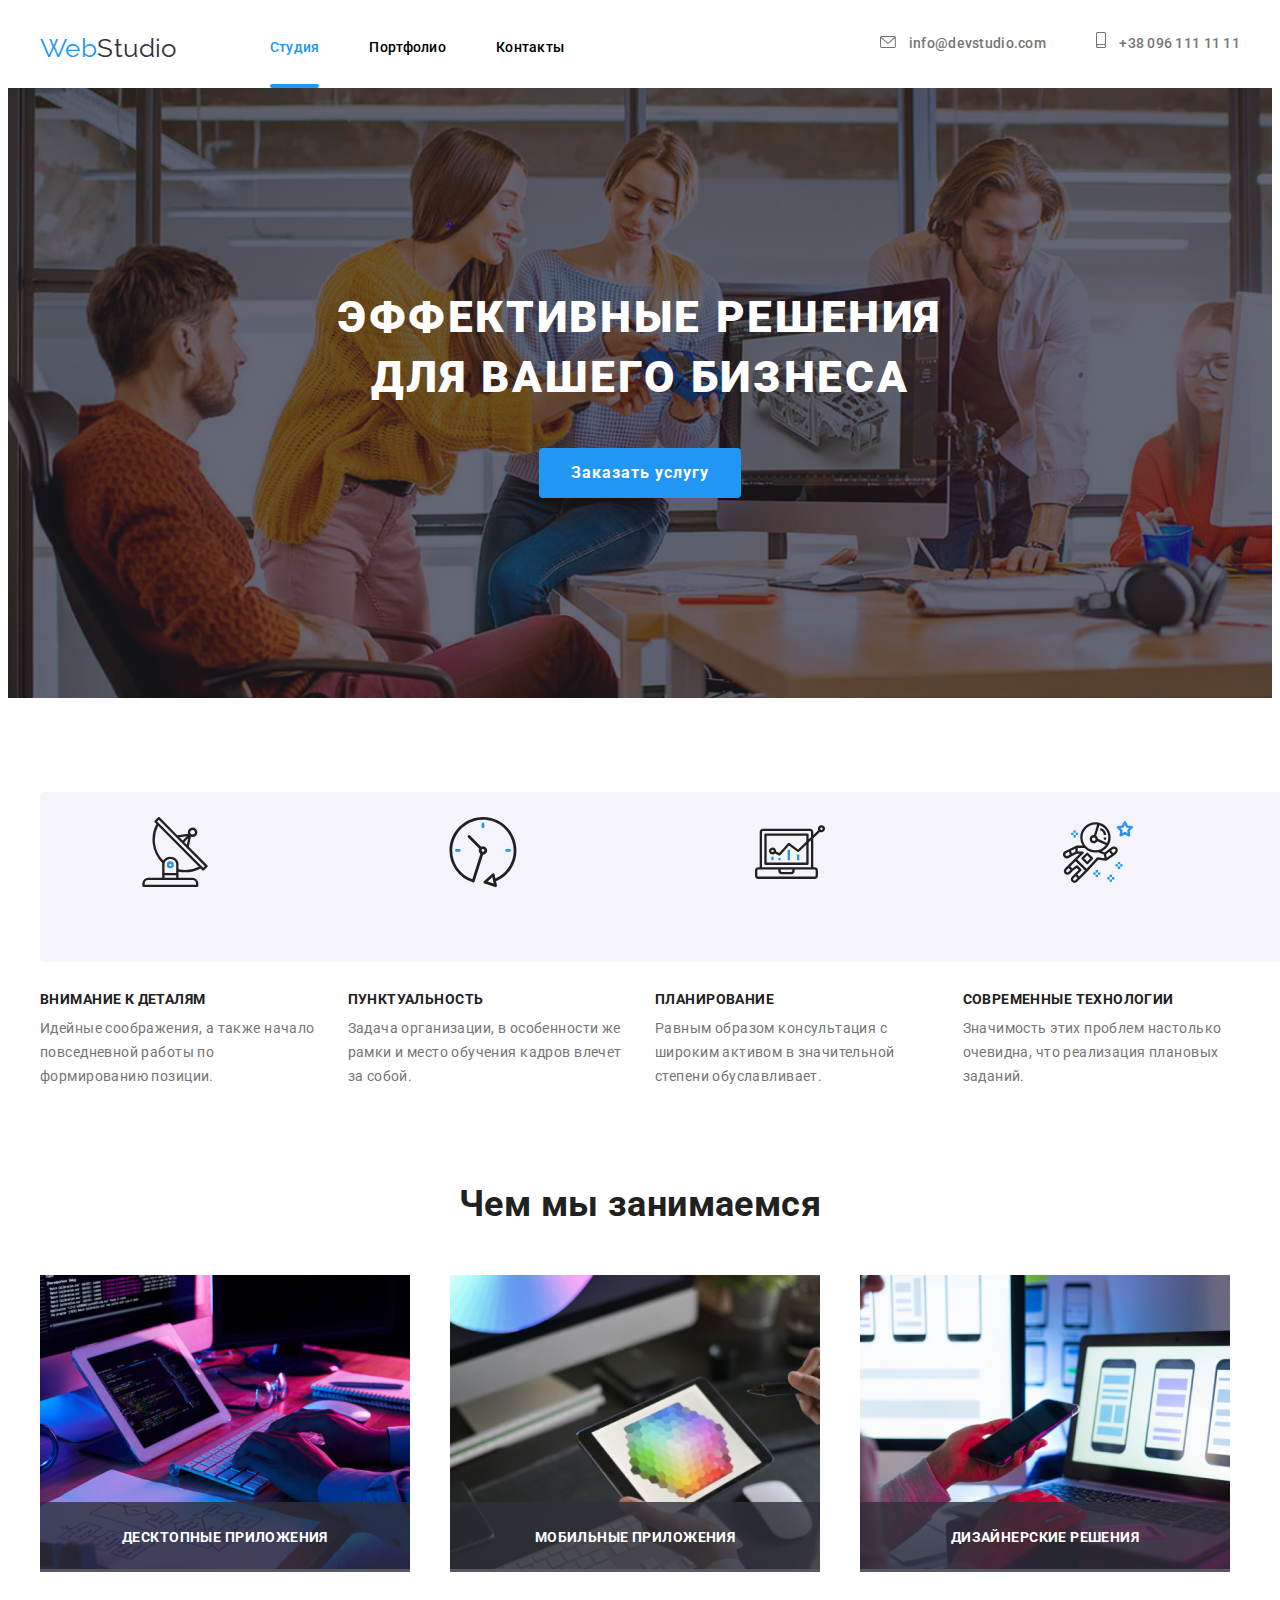
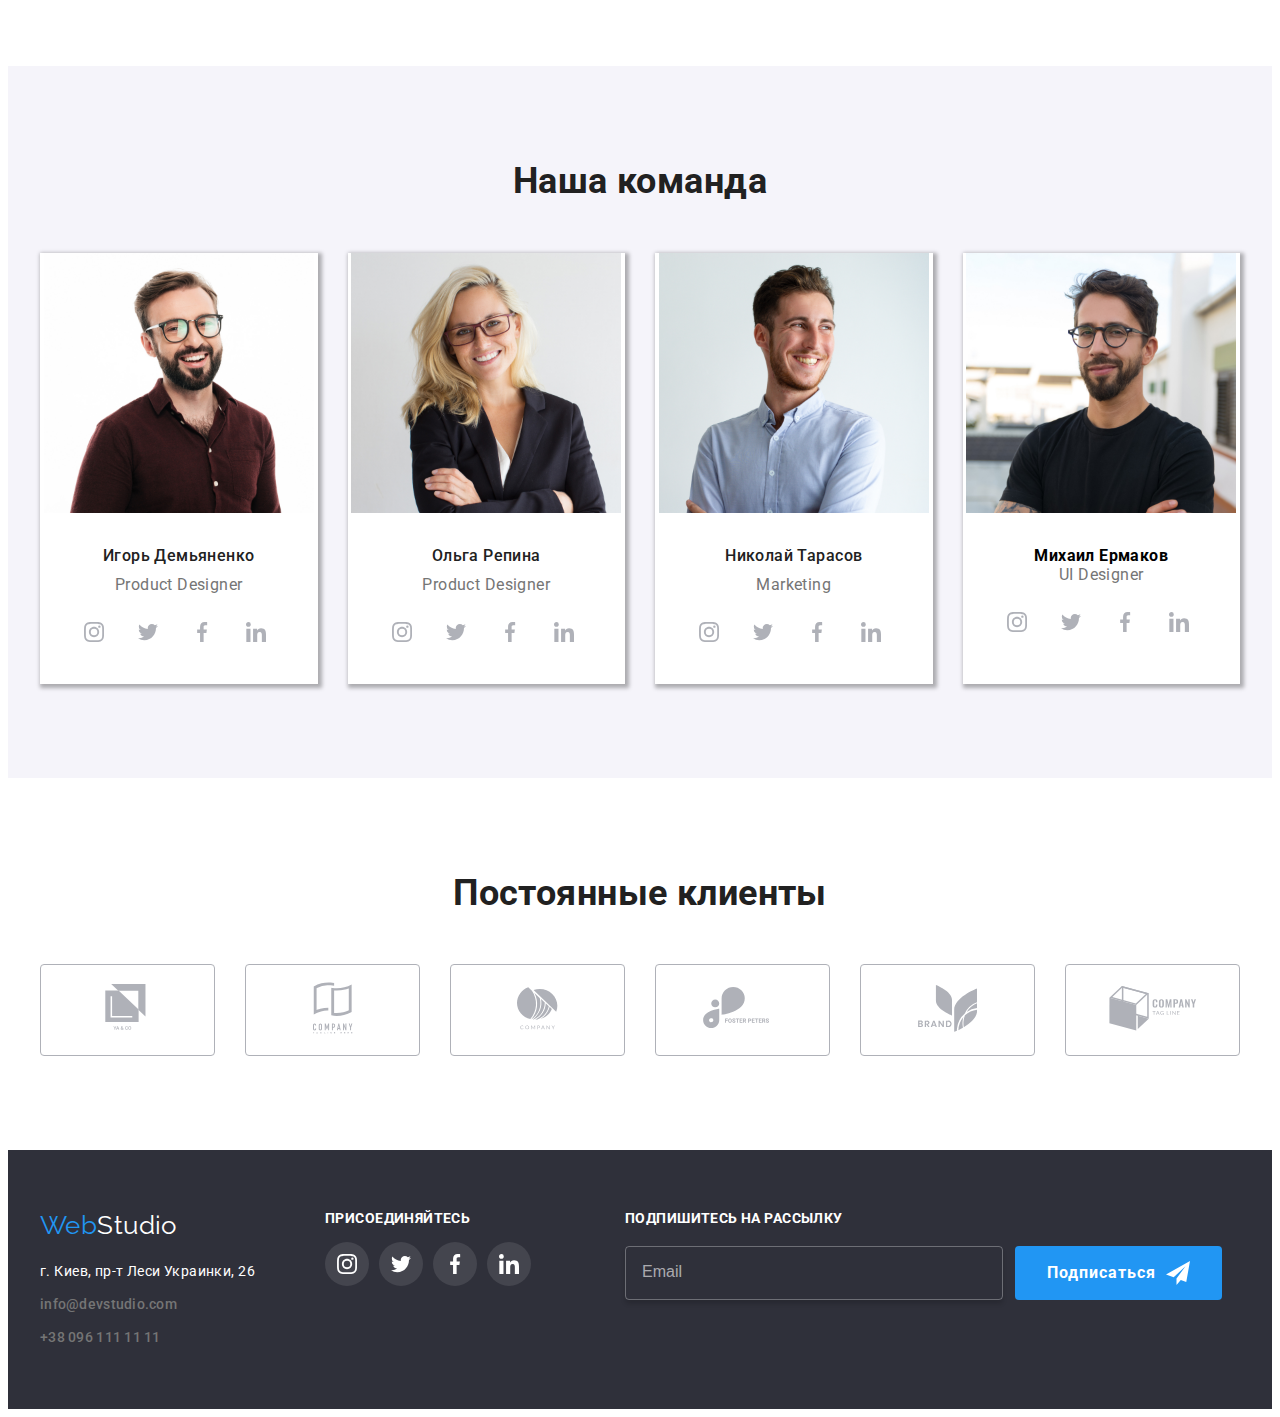
==== commit 56511d22: "Добавляет разметки по sass" ====
--- a/index.html
+++ b/index.html
@@ -103,23 +103,23 @@
                 </ul>
             </div>
             </section>
-            <section class="section work">
+            <section class="work section">
                 <div class="container">
                 <h2 class="section-title">Чем мы занимаемся</h2>
-                <ul class="work-list list">
-                    <li class="work-item"><img src="./img/img1.jpg" width="370" alt="Печатает на клавиатуре">
-                    <div class="work-description">
-                        <p class="work-category" >Десктопные приложения</p>
-                    </div>
-                    </li>
-                    <li class="work-item"><img src="./img/img3.jpg" width="370" alt="Рисует на планшете">
-                     <div class="work-description">
-                        <p class="work-category" >Мобильные приложения</p>
+                <ul class="work__list list">
+                    <li class="work__list-item"><img src="./img/img1.jpg" width="370" alt="Печатает на клавиатуре">
+                    <div class="work__layout-description">
+                        <p class="work__layout-category" >Десктопные приложения</p>
+                    </div>
+                    </li>
+                    <li class="work__list-item"><img src="./img/img3.jpg" width="370" alt="Рисует на планшете">
+                     <div class="work__layout-description">
+                        <p class="work__layout-category" >Мобильные приложения</p>
                     </div>
                 </li>
-                    <li class="work-item"><img src="./img/img2.jpg" width="370" alt="Настраивает телефон с помощью компьютера">
-                     <div class="work-description">
-                        <p class="work-category" >Дизайнерские решения</p>
+                    <li class="work__list-item"><img src="./img/img2.jpg" width="370" alt="Настраивает телефон с помощью компьютера">
+                     <div class="work__layout-description">
+                        <p class="work__layout-category" >Дизайнерские решения</p>
                     </div>
                 </li>
                 </ul>
@@ -128,12 +128,12 @@
             <section class="section team">
                 <div class="container">
                 <h2 class="section-title">Наша команда</h2>
-                <ul class="team-list list" >
-                    <li class="team-item"> 
+                <ul class="team__list list" >
+                    <li class="team__list-members"> 
                         <img src="./img/staff1.jpg" width="270" alt="Игорь Демьяненко">
-                        <div class="team-text">
-                        <h3 class="team-title" >Игорь Демьяненко</h3>
-                        <p class="team-occupation" lang="en">Product Designer</p>
+                        <div class="team__describing-members">
+                        <h3 class="team__name-members" >Игорь Демьяненко</h3>
+                        <p class="team__members-occupation" lang="en">Product Designer</p>
                         <ul class="social-icons list">
                           <li class="social-icons__set">
                               <a href="" class="social-icon__link">
@@ -166,11 +166,11 @@
                                    
                         </ul>
                     </div>                    
-                    <li class="team-item">
+                    <li class="team__list-members">
                         <img src="./img/staff2.jpg" width="270" alt="Ольга Репина">
-                       <div class="team-text"> 
-                        <h3 class="team-title" >Ольга Репина</h3>
-                        <p class="team-occupation" lang="en">Product Designer</p>
+                       <div class="team__describing-members"> 
+                        <h3 class="team__name-members" >Ольга Репина</h3>
+                        <p class="team__members-occupation" lang="en">Product Designer</p>
                         <ul class="social-icons list">
                             <li class="social-icons__set">
                                 <a href="" class="social-icon__link">
@@ -204,11 +204,11 @@
                           </ul>
                         </div>
                     </li>
-                    <li class="team-item">
+                    <li class="team__list-members">
                         <img src="./img/staff3.jpg" width="270" alt="Николай Тарасов">
-                       <div class="team-text"> 
-                        <h3 class="team-title" >Николай Тарасов</h3>
-                        <p class="team-occupation" lang="en">Marketing</p>
+                       <div class="team__describing-members"> 
+                        <h3 class="team__name-members" >Николай Тарасов</h3>
+                        <p class="team__members-occupation" lang="en">Marketing</p>
                         <ul class="social-icons list">
                             <li class="social-icons__set">
                                 <a href="" class="social-icon__link">
@@ -242,11 +242,11 @@
                           </ul>
                     </div>
                     </li>
-                    <li class="team-item">
+                    <li class="team__list-members">
                         <img src="./img/staff4.jpg" width="270" alt="Михаил Ермаков">
-                        <div class="team-text">
-                        <h3 class="team-title">Михаил Ермаков</h3>
-                        <p class="team-occupation" lang="en">UI Designer</p>
+                        <div class="team__describing-members">
+                        <h3 class="team-name-members">Михаил Ермаков</h3>
+                        <p class="team__members-occupation" lang="en">UI Designer</p>
                         <ul class="social-icons list">
                             <li class="social-icons__set">
                                 <a href="" class="social-icon__link">
--- a/css/main.min.css
+++ b/css/main.min.css
@@ -1,2 +1,2 @@
-.section-title{margin-top:0;margin-bottom:50px;text-align:center;color:#212121;font-weight:700;font-size:36px;line-height:1.17}body{font-family:Roboto, sant-serif;font-weight:normal;font-size:14px;letter-spacing:0.03em}.list{list-style:none;padding:0;margin:0}.link{text-decoration:none}.img{display:block}h1,h2,h3,h4,h5,h6,p{margin-bottom:0;margin-top:0}button{font-family:inherit}.section{padding-top:94px;padding-bottom:94px}.portfolio-gallery .section,.work .section{padding-top:0}.team .section{background-color:#F5F4FA}.container{margin:0 auto;width:1200px;padding:0 15px}.footer .container{display:-webkit-box;display:-ms-flexbox;display:flex}.logo{color:#2196F3;font-family:Raleway, sant-serif;font-weight:700px;font-size:26px;line-height:1,19}.footer .logo{display:block;margin-bottom:20px}.logo-element{color:#2F303A}.footer .logo-element{color:#fff}.header.container{display:-webkit-box;display:-ms-flexbox;display:flex;-webkit-box-align:center;-ms-flex-align:center;align-items:center;justify-items:space-between}.main-nav{display:-webkit-box;display:-ms-flexbox;display:flex;-webkit-box-align:center;-ms-flex-align:center;align-items:center}.main-meny{display:-webkit-box;display:-ms-flexbox;display:flex;margin-left:93px}.main-meny__item:not(:last-child){margin-right:50px}.main-meny__link{position:relative;display:block;padding-top:32px;padding-bottom:32px;-webkit-transition:color 250ms cubic-bezier(0.4, 0, 0.2, 1);transition:color 250ms cubic-bezier(0.4, 0, 0.2, 1);color:var(--titel-color);font-weight:500;line-height:1.14;letter-spacing:0.02em}.main-meny__link:hover,.main-meny__link:focus{color:var(--brand-color)}.main-meny__link.current{color:var(--brand-color)}.main-meny__link.current::after{content:"";position:absolute;display:block;width:100%;height:4px;bottom:0;left:0;background-color:var(--brand-color);border-radius:2px}.contacts{margin-left:auto}.contacts__list{display:-webkit-box;display:-ms-flexbox;display:flex}.contacts__list .contacts__item+.contacts__item{margin-left:50px}.contacts__link{color:#757575;font-weight:500;line-height:1.14;letter-spacing:0.02em;-webkit-transition:color 250ms cubic-bezier(0.4, 0, 0.2, 1);transition:color 250ms cubic-bezier(0.4, 0, 0.2, 1)}.contacts__link:hover{color:#2196F3}.contacts__mail-icon{-webkit-transition:fill 250ms cubic-bezier(0.4, 0, 0.2, 1);transition:fill 250ms cubic-bezier(0.4, 0, 0.2, 1);height:12px;width:16px;margin-right:10px;fill:#757575}.contacts__link:hover .contacts__mail-icon{fill:#2196F3}.contacts__telefon-icon{-webkit-transition:fill 250ms cubic-bezier(0.4, 0, 0.2, 1);transition:fill 250ms cubic-bezier(0.4, 0, 0.2, 1);height:16px;width:10px;margin-right:10px;fill:#757575}.contacts__link:hover .contacts__telefon-icon{fill:#2196F3}.hero{background-color:#2F303A;background-image:-webkit-gradient(linear, left top, left bottom, from(rgba(47,48,58,0.4)), to(rgba(47,48,58,0.4))),url(../img/hero/MainImg.jpg);background-image:linear-gradient(rgba(47,48,58,0.4), rgba(47,48,58,0.4)),url(../img/hero/MainImg.jpg);background-size:cover;background-repeat:no-repeat;text-align:center;padding-top:200px;padding-bottom:200px}.hero-title{color:#fff;margin-bottom:40px;font-weight:900;font-size:44px;line-height:1.36;letter-spacing:0.06em;text-transform:uppercase}.hero-main{text-align:center}.main-button{display:inline-block;border-radius:4px;padding:10px 32px;color:#fff;background-color:#2196F3;font-weight:700;font-size:16px;line-height:1.87;text-align:center;letter-spacing:0.06em;border:none}.footer .main-button{display:-webkit-box;display:-ms-flexbox;display:flex;-webkit-box-align:center;-ms-flex-align:center;align-items:center}.blank .main-button{margin:0 164px;cursor:pointer;-webkit-box-shadow:0px 4px 4px rgba(0,0,0,0.15);box-shadow:0px 4px 4px rgba(0,0,0,0.15)}.blank .blank .main-button:hover{background-color:#188CE8;-webkit-transition:background-color 250ms cubic-bezier(0.4, 0, 0.2, 1);transition:background-color 250ms cubic-bezier(0.4, 0, 0.2, 1)}.advantages__item-title{margin-top:0;margin-bottom:10px;color:#212121;font-weight:700;font-size:14px;line-height:1.14;text-transform:uppercase}.advantages__item-post{color:#757575;margin-top:0;margin-bottom:0;line-height:1.71}.advantages__list{display:-webkit-box;display:-ms-flexbox;display:flex;-ms-flex-wrap:wrap;flex-wrap:wrap}.advantages__item{width:calc(( 100% - 90px )/4);margin-right:30px}.advantages__item:nth-child(4n){margin-right:0}.adventages__icon-set{width:270px;height:120px;margin-bottom:30px;padding:25px 100px;background:#F5F4FA;border-radius:4px}.adventage__icon{width:70px;height:70px}.work-list{display:-webkit-box;display:-ms-flexbox;display:flex}.work-item{position:relative;width:calc(( 100% - 60px )/3)}.work-item :nth-child(3n){margin-right:30px}.work-description{position:absolute;bottom:0;left:0;width:370px;height:70px;background-color:rgba(47,48,58,0.8)}.work-category{margin-top:27px;text-align:center;font-weight:700;line-height:0,853;text-transform:uppercase;color:#fff}.section.team{background-color:#F5F4FA}.team-list{display:-webkit-box;display:-ms-flexbox;display:flex}.team-item{margin-right:30px;width:calc(( 100% - 90px )/4);text-align:center;background-color:#fff;-webkit-box-shadow:2px 2px 4px 2px rgba(0,0,0,0.3);box-shadow:2px 2px 4px 2px rgba(0,0,0,0.3)}.team-item:nth-child(4n){margin-right:0}.team-text{margin:30px 32px}.team-title{margin-bottom:10px;color:#212121;font-weight:500;font-size:16px;line-height:1.19}.team-occupation{color:#757575;font-size:16px;line-height:1.19}.social-icons{display:-webkit-box;display:-ms-flexbox;display:flex;margin-top:16px}.social-icons__set{display:-webkit-box;display:-ms-flexbox;display:flex;margin-right:10px}.social-icons__set:last-child{margin-right:0}.social-icon__link{display:-webkit-box;display:-ms-flexbox;display:flex;-webkit-box-pack:center;-ms-flex-pack:center;justify-content:center;-webkit-box-align:center;-ms-flex-align:center;align-items:center;width:44px;height:44px;-webkit-transition:background-color 250ms cubic-bezier(0.4, 0, 0.2, 1);transition:background-color 250ms cubic-bezier(0.4, 0, 0.2, 1);background-color:transparent;border-radius:50%}.social-icon__link:hover{background-color:#2196F3}.footer .social-icon__link{-webkit-transition:background-color 250ms cubic-bezier(0.4, 0, 0.2, 1);transition:background-color 250ms cubic-bezier(0.4, 0, 0.2, 1);background-color:rgba(255,255,255,0.1)}.footer .social-icon__link:hover{background-color:#2196F3}.socialicons-content{width:20px;height:20px;fill:#AFB1B8}.social-icon__link:hover .socialicons-content{fill:#fff}.footer .socialicons-content{fill:#fff}.clients__set{display:-webkit-box;display:-ms-flexbox;display:flex}.clients__list{display:-webkit-box;display:-ms-flexbox;display:flex;-webkit-box-pack:center;-ms-flex-pack:center;justify-content:center;-webkit-box-align:center;-ms-flex-align:center;align-items:center;width:calc(( 100% - 150px )/6);height:90px;-webkit-transition:border 250ms cubic-bezier(0.4, 0, 0.2, 1);transition:border 250ms cubic-bezier(0.4, 0, 0.2, 1);border:1px solid #AFB1B8;border-radius:4px}.clients__list:not(:nth-child(6n)){margin-right:30px}.clients__list:hover{border:1px solid #2196F3}.clients__icon-content{fill:#AFB1B8;-webkit-transition:fill 250ms cubic-bezier(0.4, 0, 0.2, 1);transition:fill 250ms cubic-bezier(0.4, 0, 0.2, 1)}.clients__list:hover .clients__icon-content{fill:#2196F3}.footer{padding-top:60px;padding-bottom:60px;background-color:#2F303A}.footer__contacts{margin-right:70px}.address-link{color:#fff}.contacts__item:not(:last-child){margin-bottom:9px}.contacts{font-style:normal;line-height:1.71}.recall{margin-right:94px}.recall-word{font-weight:700;color:#fff;line-height:0,853;text-transform:uppercase}.sub-field{display:-webkit-box;display:-ms-flexbox;display:flex;margin-top:20px}.sub-label{color:rgba(255,255,255,0.6);font-size:16px}.sub-icon{width:24px;height:24px;margin-left:10px}.sub-input{width:358px;height:50px;margin-right:12px;padding-left:16px;border:1px solid rgba(255,255,255,0.3);border-radius:4px;color:var(--button-color);-webkit-box-shadow:0px 4px 4px rgba(0,0,0,0.15);box-shadow:0px 4px 4px rgba(0,0,0,0.15);background-color:transparent}.sub-input::-webkit-input-placeholder{color:rgba(255,255,255,0.6);font-size:16px}.sub-input:-ms-input-placeholder{color:rgba(255,255,255,0.6);font-size:16px}.sub-input::-ms-input-placeholder{color:rgba(255,255,255,0.6);font-size:16px}.sub-input::placeholder{color:rgba(255,255,255,0.6);font-size:16px}.meny-portfolio{padding-bottom:50px}.meny-portfolio__list{display:-webkit-box;display:-ms-flexbox;display:flex;-webkit-box-pack:center;-ms-flex-pack:center;justify-content:center}.meny-portfolio__button{margin-right:8px}.secondary-btn{-webkit-transition:background-color 250ms cubic-bezier(0.4, 0, 0.2, 1),color 250ms cubic-bezier(0.4, 0, 0.2, 1),-webkit-box-shadow 250ms cubic-bezier(0.4, 0, 0.2, 1);transition:background-color 250ms cubic-bezier(0.4, 0, 0.2, 1),color 250ms cubic-bezier(0.4, 0, 0.2, 1),-webkit-box-shadow 250ms cubic-bezier(0.4, 0, 0.2, 1);transition:background-color 250ms cubic-bezier(0.4, 0, 0.2, 1),color 250ms cubic-bezier(0.4, 0, 0.2, 1),box-shadow 250ms cubic-bezier(0.4, 0, 0.2, 1);transition:background-color 250ms cubic-bezier(0.4, 0, 0.2, 1),color 250ms cubic-bezier(0.4, 0, 0.2, 1),box-shadow 250ms cubic-bezier(0.4, 0, 0.2, 1),-webkit-box-shadow 250ms cubic-bezier(0.4, 0, 0.2, 1);padding:6px 22px;background-color:#F5F4FA;color:#212121;border:none;border-radius:4px;font-weight:500;font-size:16px;line-height:1.62;text-align:center}.portfolio-gallery__list{display:-webkit-box;display:-ms-flexbox;display:flex;-ms-flex-wrap:wrap;flex-wrap:wrap}.portfolio-gallery__list-item{width:calc((100% - 60px)/3);margin-right:30px;margin-bottom:30px;border:1px solid #EEEEEE;background-color:#fff;border-radius:4px}.portfolio-gallery__list-item:nth-child(3n){margin-right:0}.portfolio-gallery__list-item:nth-last-child(-n+3){margin-bottom:0}.portfolio-gallery__overlay{top:0;right:0;width:100%;height:294px;-webkit-transform:translateY(110%);transform:translateY(110%);-webkit-transition:-webkit-transform 250ms cubic-bezier(0.4, 0, 0.2, 1);transition:-webkit-transform 250ms cubic-bezier(0.4, 0, 0.2, 1);transition:transform 250ms cubic-bezier(0.4, 0, 0.2, 1);transition:transform 250ms cubic-bezier(0.4, 0, 0.2, 1), -webkit-transform 250ms cubic-bezier(0.4, 0, 0.2, 1);padding:63px 24px;background:#212121}.portfolio-gallery__overlay-text{font-size:18px;line-height:1.55;color:#fff}.portfolio-gallery__list-item:hover .portfolio-gallery__overlay{-webkit-transform:translateY(0%);transform:translateY(0%)}.portfolio-gallery__description-text{margin-top:4px;color:#757575;font-size:16px;line-height:1.87}.portfolio-gallery__description{margin:20px 24px}.portfolio-gallery__description-title{color:#212121;font-weight:700;font-size:18px;line-height:2;letter-spacing:0.06em}.backdrop{position:fixed;top:0;left:0;opacity:1;-webkit-transition:opacity 250ms cubic-bezier(0.4, 0, 0.2, 1);transition:opacity 250ms cubic-bezier(0.4, 0, 0.2, 1);width:100%;height:100%;background-color:rgba(0,0,0,0.2)}.backdrop.is-hidden{opacity:0;pointer-events:none}.modal{position:absolute;top:50%;left:50%;-webkit-transform:translate(-50%, -50%) scale(1);transform:translate(-50%, -50%) scale(1);-webkit-transition:-webkit-transform 1000ms cubic-bezier(0.4, 0, 0.2, 1);transition:-webkit-transform 1000ms cubic-bezier(0.4, 0, 0.2, 1);transition:transform 1000ms cubic-bezier(0.4, 0, 0.2, 1);transition:transform 1000ms cubic-bezier(0.4, 0, 0.2, 1), -webkit-transform 1000ms cubic-bezier(0.4, 0, 0.2, 1);width:528px;height:581px;background-color:#fff;-webkit-box-shadow:0px 2px 1px 0 rgba(0,0,0,0.2),0px 1px 1px 0px rgba(0,0,0,0.14);box-shadow:0px 2px 1px 0 rgba(0,0,0,0.2),0px 1px 1px 0px rgba(0,0,0,0.14)}.backdrop.is-hidden .modal{-webkit-transform:translate(-50%, -50%) scale(1, 2);transform:translate(-50%, -50%) scale(1, 2)}.modal-button{position:absolute;top:8px;right:8px;display:block;width:30px;height:30px;padding:9px 9px 9px 9px;background-color:#fff;border:1px solid rgba(0,0,0,0.1);border-radius:50%}.modal-icon{width:11px;height:11px;-webkit-transition:fill 250ms cubic-bezier(0.4, 0, 0.2, 1);transition:fill 250ms cubic-bezier(0.4, 0, 0.2, 1)}.modal-button:hover .modal-icon{fill:#2196F3}.blank{margin-left:40px;margin-right:40px}.blank-title{text-align:center;font-weight:700;font-size:20px;line-height:1.172;margin-bottom:12px;margin-top:40px}.blank-form{position:relative;display:-webkit-box;display:-ms-flexbox;display:flex;-webkit-box-orient:vertical;-webkit-box-direction:normal;-ms-flex-direction:column;flex-direction:column}.form-input{margin-bottom:10px;padding-left:42px;height:40px;border:1px solid rgba(33,33,33,0.2);border-radius:4px;outline:none;-webkit-transition:border-color 250ms cubic-bezier(0.4, 0, 0.2, 1);transition:border-color 250ms cubic-bezier(0.4, 0, 0.2, 1)}.form-input:focus{border-color:#2196F3}.blank-icon{position:absolute;bottom:40%;left:13.5px;-webkit-transform:translateY(50%);transform:translateY(50%);width:15px;height:12px;-webkit-transition:fill 250ms cubic-bezier(0.4, 0, 0.2, 1);transition:fill 250ms cubic-bezier(0.4, 0, 0.2, 1)}.blank-form:focus-within>.blank-icon{fill:#2196F3}.form-input.kommentar{height:120px;margin-bottom:20px;padding:12px 16px}.form-label{font-size:12px;line-height:1.172;margin-bottom:4px}.checkbox-form{display:-webkit-box;display:-ms-flexbox;display:flex;-webkit-box-align:center;-ms-flex-align:center;align-items:center;margin-bottom:30px;line-height:1.71}.blank-checkbox{color:#757575}.blank-checkbox a{color:#2196F3}.checkbox-icon{display:inline-block;width:16px;height:15px;margin-right:9px;margin-left:10px;border:2px solid #212121;border-radius:2px}.checkbox-input{position:absolute;width:1px;height:1px;margin:-1px;border:0;padding:0;clip:rect(0 0 0 0);overflow:hidden}.checkbox-input:checked+.checkbox-icon{border-color:#2196F3;background-color:#2196F3;background-image:url(../img/Vector.svg);background-repeat:no-repeat;background-size:contain;background-origin:border-box}
+.section-title{margin-top:0;margin-bottom:50px;text-align:center;color:#212121;font-weight:700;font-size:36px;line-height:1.17}body{font-family:Roboto, sant-serif;font-weight:normal;font-size:14px;letter-spacing:0.03em}.list{list-style:none;padding:0;margin:0}.link{text-decoration:none}.img{display:block}h1,h2,h3,h4,h5,h6,p{margin-bottom:0;margin-top:0}button{font-family:inherit}.section{padding-top:94px;padding-bottom:94px}.team .section{background-color:#F5F4FA}.container{margin:0 auto;width:1200px;padding:0 15px}.footer .container{display:-webkit-box;display:-ms-flexbox;display:flex}.logo{color:#2196F3;font-family:Raleway, sant-serif;font-weight:700px;font-size:26px;line-height:1,19}.footer .logo{display:block;margin-bottom:20px}.logo-element{color:#2F303A}.footer .logo-element{color:#fff}.header.container{display:-webkit-box;display:-ms-flexbox;display:flex;-webkit-box-align:center;-ms-flex-align:center;align-items:center;justify-items:space-between}.main-nav{display:-webkit-box;display:-ms-flexbox;display:flex;-webkit-box-align:center;-ms-flex-align:center;align-items:center}.main-meny{display:-webkit-box;display:-ms-flexbox;display:flex;margin-left:93px}.main-meny__item:not(:last-child){margin-right:50px}.main-meny__link{position:relative;display:block;padding-top:32px;padding-bottom:32px;-webkit-transition:color 250ms cubic-bezier(0.4, 0, 0.2, 1);transition:color 250ms cubic-bezier(0.4, 0, 0.2, 1);color:var(--titel-color);font-weight:500;line-height:1.14;letter-spacing:0.02em}.main-meny__link:hover,.main-meny__link:focus{color:var(--brand-color)}.main-meny__link.current{color:#2196F3}.main-meny__link.current::after{content:"";position:absolute;display:block;width:100%;height:4px;bottom:0;left:0;background-color:#2196F3;border-radius:2px}.contacts{margin-left:auto}.contacts__list{display:-webkit-box;display:-ms-flexbox;display:flex}.contacts__list .contacts__item+.contacts__item{margin-left:50px}.contacts__link{color:#757575;font-weight:500;line-height:1.14;letter-spacing:0.02em;-webkit-transition:color 250ms cubic-bezier(0.4, 0, 0.2, 1);transition:color 250ms cubic-bezier(0.4, 0, 0.2, 1)}.contacts__link:hover{color:#2196F3}.contacts__mail-icon{-webkit-transition:fill 250ms cubic-bezier(0.4, 0, 0.2, 1);transition:fill 250ms cubic-bezier(0.4, 0, 0.2, 1);height:12px;width:16px;margin-right:10px;fill:#757575}.contacts__link:hover .contacts__mail-icon{fill:#2196F3}.contacts__telefon-icon{-webkit-transition:fill 250ms cubic-bezier(0.4, 0, 0.2, 1);transition:fill 250ms cubic-bezier(0.4, 0, 0.2, 1);height:16px;width:10px;margin-right:10px;fill:#757575}.contacts__link:hover .contacts__telefon-icon{fill:#2196F3}.hero{background-color:#2F303A;background-image:-webkit-gradient(linear, left top, left bottom, from(rgba(47,48,58,0.4)), to(rgba(47,48,58,0.4))),url(../img/hero/MainImg.jpg);background-image:linear-gradient(rgba(47,48,58,0.4), rgba(47,48,58,0.4)),url(../img/hero/MainImg.jpg);background-size:cover;background-repeat:no-repeat;text-align:center;padding-top:200px;padding-bottom:200px}.hero-title{color:#fff;margin-bottom:40px;font-weight:900;font-size:44px;line-height:1.36;letter-spacing:0.06em;text-transform:uppercase}.hero-main{text-align:center}.main-button{display:inline-block;border-radius:4px;padding:10px 32px;color:#fff;background-color:#2196F3;font-weight:700;font-size:16px;line-height:1.87;text-align:center;letter-spacing:0.06em;border:none}.footer .main-button{display:-webkit-box;display:-ms-flexbox;display:flex;-webkit-box-align:center;-ms-flex-align:center;align-items:center}.blank .main-button{margin:0 164px;cursor:pointer;-webkit-box-shadow:0px 4px 4px rgba(0,0,0,0.15);box-shadow:0px 4px 4px rgba(0,0,0,0.15)}.blank .blank .main-button:hover{background-color:#188CE8;-webkit-transition:background-color 250ms cubic-bezier(0.4, 0, 0.2, 1);transition:background-color 250ms cubic-bezier(0.4, 0, 0.2, 1)}.advantages__item-title{margin-top:0;margin-bottom:10px;color:#212121;font-weight:700;font-size:14px;line-height:1.14;text-transform:uppercase}.advantages__item-post{color:#757575;margin-top:0;margin-bottom:0;line-height:1.71}.advantages__list{display:-webkit-box;display:-ms-flexbox;display:flex;-ms-flex-wrap:wrap;flex-wrap:wrap}.advantages__item{width:calc(( 100% - 90px )/4);margin-right:30px}.advantages__item:nth-child(4n){margin-right:0}.adventages__icon-set{width:270px;height:120px;margin-bottom:30px;padding:25px 100px;background:#F5F4FA;border-radius:4px}.adventage__icon{width:70px;height:70px}.section.work{padding-top:0}.work__list{display:-webkit-box;display:-ms-flexbox;display:flex}.work__list-item{position:relative;width:calc(( 100% - 60px )/3)}.work__list-item:not(:nth-child(3n)){margin-right:30px}.work__layout-description{position:absolute;bottom:0;left:0;width:370px;height:70px;background-color:rgba(47,48,58,0.8)}.work__layout-category{margin-top:27px;text-align:center;font-weight:700;line-height:0,853;text-transform:uppercase;color:#fff}.section.team{background-color:#F5F4FA}.team__list{display:-webkit-box;display:-ms-flexbox;display:flex}.team__list-members{margin-right:30px;width:calc(( 100% - 90px )/4);text-align:center;background-color:#fff;-webkit-box-shadow:2px 2px 4px 2px rgba(0,0,0,0.3);box-shadow:2px 2px 4px 2px rgba(0,0,0,0.3)}.team__list-members:nth-child(4n){margin-right:0}.team__describing-members{margin:30px 32px}.team__name-members{margin-bottom:10px;color:#212121;font-weight:500;font-size:16px;line-height:1.19}.team__members-occupation{color:#757575;font-size:16px;line-height:1.19}.social-icons{display:-webkit-box;display:-ms-flexbox;display:flex;margin-top:16px}.social-icons__set{display:-webkit-box;display:-ms-flexbox;display:flex;margin-right:10px}.social-icons__set:last-child{margin-right:0}.social-icon__link{display:-webkit-box;display:-ms-flexbox;display:flex;-webkit-box-pack:center;-ms-flex-pack:center;justify-content:center;-webkit-box-align:center;-ms-flex-align:center;align-items:center;width:44px;height:44px;-webkit-transition:background-color 250ms cubic-bezier(0.4, 0, 0.2, 1);transition:background-color 250ms cubic-bezier(0.4, 0, 0.2, 1);background-color:transparent;border-radius:50%}.social-icon__link:hover{background-color:#2196F3}.footer .social-icon__link{-webkit-transition:background-color 250ms cubic-bezier(0.4, 0, 0.2, 1);transition:background-color 250ms cubic-bezier(0.4, 0, 0.2, 1);background-color:rgba(255,255,255,0.1)}.footer .social-icon__link:hover{background-color:#2196F3}.socialicons-content{width:20px;height:20px;fill:#AFB1B8}.social-icon__link:hover .socialicons-content{fill:#fff}.footer .socialicons-content{fill:#fff}.clients__set{display:-webkit-box;display:-ms-flexbox;display:flex}.clients__list{display:-webkit-box;display:-ms-flexbox;display:flex;-webkit-box-pack:center;-ms-flex-pack:center;justify-content:center;-webkit-box-align:center;-ms-flex-align:center;align-items:center;width:calc(( 100% - 150px )/6);height:90px;-webkit-transition:border 250ms cubic-bezier(0.4, 0, 0.2, 1);transition:border 250ms cubic-bezier(0.4, 0, 0.2, 1);border:1px solid #AFB1B8;border-radius:4px}.clients__list:not(:nth-child(6n)){margin-right:30px}.clients__list:hover{border:1px solid #2196F3}.clients__icon-content{fill:#AFB1B8;-webkit-transition:fill 250ms cubic-bezier(0.4, 0, 0.2, 1);transition:fill 250ms cubic-bezier(0.4, 0, 0.2, 1)}.clients__list:hover .clients__icon-content{fill:#2196F3}.footer{padding-top:60px;padding-bottom:60px;background-color:#2F303A}.footer__contacts{margin-right:70px}.address-link{color:#fff}.contacts__item:not(:last-child){margin-bottom:9px}.contacts{font-style:normal;line-height:1.71}.recall{margin-right:94px}.recall-word{font-weight:700;color:#fff;line-height:0,853;text-transform:uppercase}.sub-field{display:-webkit-box;display:-ms-flexbox;display:flex;margin-top:20px}.sub-label{color:rgba(255,255,255,0.6);font-size:16px}.sub-icon{width:24px;height:24px;margin-left:10px}.sub-input{width:358px;height:50px;margin-right:12px;padding-left:16px;border:1px solid rgba(255,255,255,0.3);border-radius:4px;color:#F5F4FA;-webkit-box-shadow:0px 4px 4px rgba(0,0,0,0.15);box-shadow:0px 4px 4px rgba(0,0,0,0.15);background-color:transparent}.sub-input::-webkit-input-placeholder{color:rgba(255,255,255,0.6);font-size:16px}.sub-input:-ms-input-placeholder{color:rgba(255,255,255,0.6);font-size:16px}.sub-input::-ms-input-placeholder{color:rgba(255,255,255,0.6);font-size:16px}.sub-input::placeholder{color:rgba(255,255,255,0.6);font-size:16px}.meny-portfolio{padding-bottom:50px}.meny-portfolio__list{display:-webkit-box;display:-ms-flexbox;display:flex;-webkit-box-pack:center;-ms-flex-pack:center;justify-content:center}.meny-portfolio__button{margin-right:8px}.secondary-btn{-webkit-transition:background-color 250ms cubic-bezier(0.4, 0, 0.2, 1),color 250ms cubic-bezier(0.4, 0, 0.2, 1),-webkit-box-shadow 250ms cubic-bezier(0.4, 0, 0.2, 1);transition:background-color 250ms cubic-bezier(0.4, 0, 0.2, 1),color 250ms cubic-bezier(0.4, 0, 0.2, 1),-webkit-box-shadow 250ms cubic-bezier(0.4, 0, 0.2, 1);transition:background-color 250ms cubic-bezier(0.4, 0, 0.2, 1),color 250ms cubic-bezier(0.4, 0, 0.2, 1),box-shadow 250ms cubic-bezier(0.4, 0, 0.2, 1);transition:background-color 250ms cubic-bezier(0.4, 0, 0.2, 1),color 250ms cubic-bezier(0.4, 0, 0.2, 1),box-shadow 250ms cubic-bezier(0.4, 0, 0.2, 1),-webkit-box-shadow 250ms cubic-bezier(0.4, 0, 0.2, 1);padding:6px 22px;background-color:#F5F4FA;color:#212121;border:none;border-radius:4px;font-weight:500;font-size:16px;line-height:1.62;text-align:center}.portfolio-gallery.section{padding-top:0}.portfolio-gallery__list{display:-webkit-box;display:-ms-flexbox;display:flex;-ms-flex-wrap:wrap;flex-wrap:wrap}.portfolio-gallery__list-item{position:relative;overflow:hidden;width:calc((100% - 60px)/3);margin-right:30px;margin-bottom:30px;border:1px solid #EEEEEE;background-color:#fff;border-radius:4px}.portfolio-gallery__list-item:hover{-webkit-box-shadow:1px 4px 6px 0px rgba(0,0,0,0.16),0px 4px 4px 0px rgba(0,0,0,0.6),0px 1px 1px 0px rgba(0,0,0,0.12);box-shadow:1px 4px 6px 0px rgba(0,0,0,0.16),0px 4px 4px 0px rgba(0,0,0,0.6),0px 1px 1px 0px rgba(0,0,0,0.12)}.portfolio-gallery__list-item:nth-child(3n){margin-right:0}.portfolio-gallery__list-item:nth-last-child(-n+3){margin-bottom:0}.portfolio-gallery__image{position:relative;overflow:hidden}.portfolio-gallery__overlay{position:absolute;top:0;right:0;width:100%;height:294px;-webkit-transform:translateY(110%);transform:translateY(110%);-webkit-transition:-webkit-transform 250ms cubic-bezier(0.4, 0, 0.2, 1);transition:-webkit-transform 250ms cubic-bezier(0.4, 0, 0.2, 1);transition:transform 250ms cubic-bezier(0.4, 0, 0.2, 1);transition:transform 250ms cubic-bezier(0.4, 0, 0.2, 1), -webkit-transform 250ms cubic-bezier(0.4, 0, 0.2, 1);padding:63px 24px;background:rgba(33,150,243,0.9)}.portfolio-gallery__list-item:hover .portfolio-gallery__overlay{-webkit-transform:translateY(0%);transform:translateY(0%)}.portfolio-gallery__overlay-text{font-size:18px;line-height:1.55;color:#fff}.portfolio-gallery__description-text{margin-top:4px;color:#757575;font-size:16px;line-height:1.87}.portfolio-gallery__description{margin:20px 24px}.portfolio-gallery__description-title{color:#212121;font-weight:700;font-size:18px;line-height:2;letter-spacing:0.06em}.backdrop{position:fixed;top:0;left:0;opacity:1;-webkit-transition:opacity 250ms cubic-bezier(0.4, 0, 0.2, 1);transition:opacity 250ms cubic-bezier(0.4, 0, 0.2, 1);width:100%;height:100%;background-color:rgba(0,0,0,0.2)}.backdrop.is-hidden{opacity:0;pointer-events:none}.modal{position:absolute;top:50%;left:50%;-webkit-transform:translate(-50%, -50%) scale(1);transform:translate(-50%, -50%) scale(1);-webkit-transition:-webkit-transform 1000ms cubic-bezier(0.4, 0, 0.2, 1);transition:-webkit-transform 1000ms cubic-bezier(0.4, 0, 0.2, 1);transition:transform 1000ms cubic-bezier(0.4, 0, 0.2, 1);transition:transform 1000ms cubic-bezier(0.4, 0, 0.2, 1), -webkit-transform 1000ms cubic-bezier(0.4, 0, 0.2, 1);width:528px;height:581px;background-color:#fff;-webkit-box-shadow:0px 2px 1px 0 rgba(0,0,0,0.2),0px 1px 1px 0px rgba(0,0,0,0.14);box-shadow:0px 2px 1px 0 rgba(0,0,0,0.2),0px 1px 1px 0px rgba(0,0,0,0.14)}.backdrop.is-hidden .modal{-webkit-transform:translate(-50%, -50%) scale(1, 2);transform:translate(-50%, -50%) scale(1, 2)}.modal-button{position:absolute;top:8px;right:8px;display:block;width:30px;height:30px;padding:9px 9px 9px 9px;background-color:#fff;border:1px solid rgba(0,0,0,0.1);border-radius:50%}.modal-icon{width:11px;height:11px;-webkit-transition:fill 250ms cubic-bezier(0.4, 0, 0.2, 1);transition:fill 250ms cubic-bezier(0.4, 0, 0.2, 1)}.modal-button:hover .modal-icon{fill:#2196F3}.blank{margin-left:40px;margin-right:40px}.blank-title{text-align:center;font-weight:700;font-size:20px;line-height:1.172;margin-bottom:12px;margin-top:40px}.blank-form{position:relative;display:-webkit-box;display:-ms-flexbox;display:flex;-webkit-box-orient:vertical;-webkit-box-direction:normal;-ms-flex-direction:column;flex-direction:column}.form-input{margin-bottom:10px;padding-left:42px;height:40px;border:1px solid rgba(33,33,33,0.2);border-radius:4px;outline:none;-webkit-transition:border-color 250ms cubic-bezier(0.4, 0, 0.2, 1);transition:border-color 250ms cubic-bezier(0.4, 0, 0.2, 1)}.form-input:focus{border-color:#2196F3}.blank-icon{position:absolute;bottom:40%;left:13.5px;-webkit-transform:translateY(50%);transform:translateY(50%);width:15px;height:12px;-webkit-transition:fill 250ms cubic-bezier(0.4, 0, 0.2, 1);transition:fill 250ms cubic-bezier(0.4, 0, 0.2, 1)}.blank-form:focus-within>.blank-icon{fill:#2196F3}.form-input.kommentar{height:120px;margin-bottom:20px;padding:12px 16px}.form-label{font-size:12px;line-height:1.172;margin-bottom:4px}.checkbox-form{display:-webkit-box;display:-ms-flexbox;display:flex;-webkit-box-align:center;-ms-flex-align:center;align-items:center;margin-bottom:30px;line-height:1.71}.blank-checkbox{color:#757575}.blank-checkbox a{color:#2196F3}.checkbox-icon{display:inline-block;width:16px;height:15px;margin-right:9px;margin-left:10px;border:2px solid #212121;border-radius:2px}.checkbox-input{position:absolute;width:1px;height:1px;margin:-1px;border:0;padding:0;clip:rect(0 0 0 0);overflow:hidden}.checkbox-input:checked+.checkbox-icon{border-color:#2196F3;background-color:#2196F3;background-image:url(../img/Vector.svg);background-repeat:no-repeat;background-size:contain;background-origin:border-box}
 /*# sourceMappingURL=main.min.css.map */--- a/css/styles.css
+++ b/css/styles.css
@@ -296,16 +296,16 @@
 .work-list {
 display: flex;
 }
-.work-item {
+.work__list-item {
     position: relative;
     width: calc(( 100% - 60px )/3);
     
 }
-.work-item:not(:nth-child(3n)) 
+.work__list-item:not(:nth-child(3n)) 
 {
     margin-right: 30px;
 }
-.work-description{
+.work__layout-description{
     position: absolute;
     bottom: 0;
     left:0;
@@ -315,7 +315,7 @@
     background-color: rgba(47, 48, 58, 0.8);
 
 }
-.work-category{
+.work__layout-category{
     margin-top: 27px;
 
     text-align: center;
@@ -333,11 +333,11 @@
 .section.team{
     background-color: var(--button-color);
 }
-.team-list {
-    display: flex;
-}
-
-.team-item{
+.team__list {
+    display: flex;
+}
+
+.team__list-members{
     margin-right: 30px;
    width: calc(( 100% - 90px )/4);
     text-align: center;
@@ -345,13 +345,13 @@
     background-color: var(--white-color);
     box-shadow: 2px 2px 4px 2px rgba(0, 0, 0, 0.3);
 }
-.team-item:nth-child(4n){
+.team__list-members:nth-child(4n){
     margin-right: 0;
 }
-.team-text{
+.team__describing-members{
     margin: 30px 32px;
 }
-.team-title {
+.team__name-members {
     margin-bottom: 10px;
 
     color: var(--titel-color);
@@ -362,7 +362,7 @@
 
     }
 
-.team-occupation {
+.team__members-occupation {
     color: var(--main-color);
 
     font-size: 16px;
